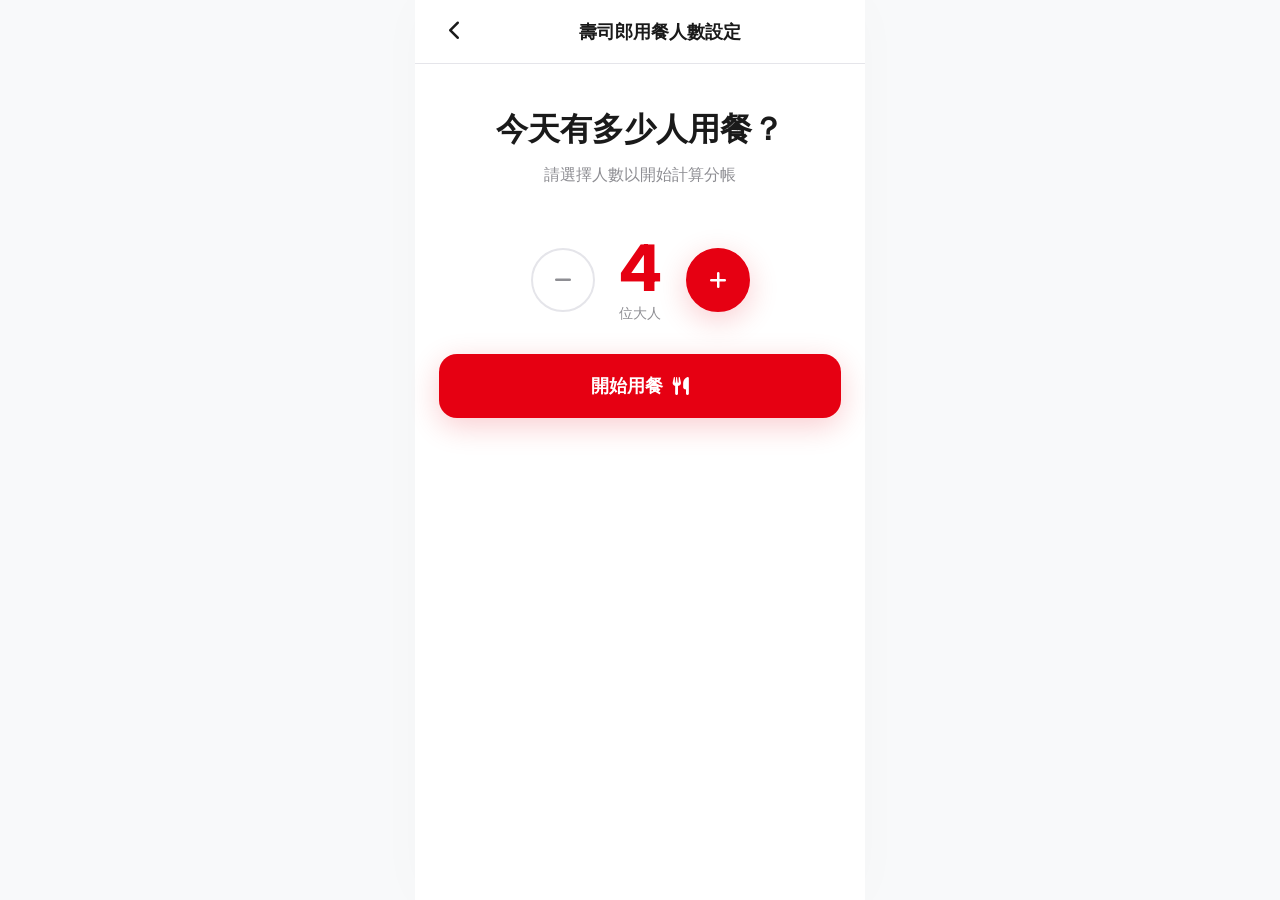
==== index.html @ 5056f02e "Initial commit: Sushi Calculator Web App" ====
<!DOCTYPE html>
<html lang="zh-HK">

<head>
    <meta charset="UTF-8">
    <meta name="viewport" content="width=device-width, initial-scale=1.0, maximum-scale=1.0, user-scalable=no">
    <title>壽司計算器 | Sushi Calculator</title>
    <link rel="preconnect" href="https://fonts.googleapis.com">
    <link rel="preconnect" href="https://fonts.gstatic.com" crossorigin>
    <link
        href="https://fonts.googleapis.com/css2?family=Inter:wght@400;500;600;700&family=Outfit:wght@400;500;600;700&display=swap"
        rel="stylesheet">
    <link rel="stylesheet" href="https://cdnjs.cloudflare.com/ajax/libs/font-awesome/6.0.0/css/all.min.css">
    <link rel="stylesheet" href="style.css">
</head>

<body>
    <div id="app">
        <!-- Setup Screen -->
        <section id="setup-screen" class="screen active">
            <header>
                <button class="back-btn"><i class="fas fa-chevron-left"></i></button>
                <h1>壽司郎用餐人數設定</h1>
            </header>
            <main>
                <div class="hero">
                    <h2>今天有多少人用餐？</h2>
                    <p class="subtitle">請選擇人數以開始計算分帳</p>
                </div>

                <div class="stepper">
                    <button id="minus-diner" class="step-btn">
                        <i class="fa-solid fa-minus"></i>
                    </button>
                    <div class="stepper-value">
                        <span id="diner-count">4</span>
                        <span class="unit">位大人</span>
                    </div>
                    <button id="plus-diner" class="step-btn plus">
                        <i class="fa-solid fa-plus"></i>
                    </button>
                </div>


                <button id="start-dining" class="primary-btn">
                    開始用餐 <i class="fas fa-utensils"></i>
                </button>
            </main>
        </section>

        <!-- Calculator Screen -->
        <section id="calc-screen" class="screen">
            <header>
                <button id="back-to-setup" class="back-btn"><i class="fa-solid fa-chevron-left"></i></button>
                <div class="brand">
                    <div class="logo-circle"><i class="fa-solid fa-utensils"></i></div>
                    <h1>壽司計算器</h1>
                </div>
                <button class="menu-btn" title="提交收據">
                    <i class="fa-solid fa-receipt"></i>
                </button>
            </header>
            <main>
                <div class="section-label"><i class="fas fa-plus-circle"></i> 新增盤子</div>
                <div class="plate-grid">
                    <button class="plate-btn red" data-price="12" data-name="紅盤">
                        <div class="plate-num">1</div>
                        <div class="plate-info">
                            <span class="plate-name">紅盤</span>
                            <span class="plate-price">$12</span>
                        </div>
                    </button>
                    <button class="plate-btn silver" data-price="17" data-name="銀盤">
                        <div class="plate-num">2</div>
                        <div class="plate-info">
                            <span class="plate-name">銀盤</span>
                            <span class="plate-price">$17</span>
                        </div>
                    </button>
                    <button class="plate-btn gold" data-price="22" data-name="金盤">
                        <div class="plate-num">3</div>
                        <div class="plate-info">
                            <span class="plate-name">金盤</span>
                            <span class="plate-price">$22</span>
                        </div>
                    </button>
                    <button class="plate-btn black" data-price="27" data-name="黑盤">
                        <div class="plate-num">4</div>
                        <div class="plate-info">
                            <span class="plate-name">黑盤</span>
                            <span class="plate-price">$27</span>
                        </div>
                    </button>
                </div>

                <button id="custom-plate-btn" class="custom-btn">
                    <i class="fas fa-file-invoice-dollar"></i> + 自定義金額
                </button>

                <div class="section-label history-label">
                    <i class="fas fa-list-ul"></i> 消費記錄
                    <div class="history-actions">
                        <span id="item-count-badge" class="badge-count">共 0 項</span>
                        <button id="clear-history" class="clear-btn">清空</button>
                    </div>
                </div>

                <div id="history-list" class="history-list">
                    <!-- History items will be injected here -->
                </div>
            </main>
            <footer class="calc-footer">
                <div class="totals-overview">
                    <div class="grand-total-section">
                        <span class="label">總計金額</span>
                        <div class="total-amount-row">
                            <span class="currency">$</span>
                            <span id="grand-total">0.00</span>
                        </div>
                    </div>
                    <div class="service-charge">
                        <span class="label">含服務費</span>
                        <span id="service-charge-amount">+$0.00</span>
                    </div>
                </div>
                <div id="diner-totals-row" class="diner-totals-row">
                    <!-- Individual totals will go here -->
                </div>
            </footer>
        </section>

        <!-- Result Screen -->
        <section id="result-screen" class="screen">
            <header>
                <button class="back-to-calc"><i class="fas fa-chevron-left"></i></button>
                <h1>優惠券及收據提交</h1>
            </header>
            <main>
                <div class="form-card">
                    <div class="form-header">
                        <i class="fas fa-ticket-alt"></i> 輸入資料
                    </div>
                    <div class="input-group">
                        <label>上次收據金額</label>
                        <div class="input-wrapper">
                            <span class="prefix">$</span>
                            <input type="number" id="receipt-amount" placeholder="0.00" step="0.01" min="0">
                        </div>
                    </div>
                    <div class="input-group">
                        <label>邀請碼</label>
                        <div class="input-wrapper">
                            <i class="fas fa-key prefix-icon"></i>
                            <input type="text" id="invite-code" placeholder="請輸入邀請碼">
                        </div>
                    </div>
                    <button id="submit-webhook" class="primary-btn submit-btn">
                        <i class="fas fa-paper-plane"></i> 提交
                    </button>
                </div>

                <div class="response-section">
                    <div class="response-label"><i class="fas fa-desktop"></i> 系統回傳碼</div>
                    <div class="response-box">
                        <div id="response-title" class="response-title">SYSTEM RESPONSE CODE</div>
                        <div id="response-code" class="response-value">----------</div>
                        <div class="status-indicator">
                            <span class="dot"></span>
                            <span id="status-text">WAITING FOR SUBMISSION</span>
                        </div>
                    </div>
                    <p class="disclaimer">請向店員出示此系統碼以完成優惠折扣。此碼僅限單次使用。</p>
                </div>

                <button id="return-calc" class="secondary-btn">
                    <i class="fas fa-undo"></i> 返回計算器
                </button>
            </main>
        </section>
    </div>

    <!-- Modals -->
    <div id="modal-overlay" class="modal-overlay">
        <div class="modal">
            <div id="custom-plate-modal" class="modal-content">
                <h3>自定義金額</h3>
                <div class="input-wrapper custom-input-wrapper">
                    <span class="prefix">$</span>
                    <input type="number" id="custom-price" placeholder="例如: 49.5" step="0.01" min="0">
                </div>
                <input type="text" id="custom-name" placeholder="項目名稱 (例如: 和牛盛合)">
                <div class="modal-actions">
                    <button id="cancel-modal" class="text-btn">取消</button>
                    <button id="confirm-custom" class="primary-btn">確認</button>
                </div>
            </div>

            <div id="clear-confirm-modal" class="modal-content" style="display: none;">
                <h3>清空紀錄</h3>
                <p style="color: var(--text-muted); margin-bottom: 24px;">確定要清空所有消費記錄嗎？此動作無法復原。</p>
                <div class="modal-actions" style="justify-content: space-between;">
                    <button id="cancel-clear" class="secondary-btn" style="margin: 0; width: 45%;">取消</button>
                    <button id="confirm-clear" class="primary-btn" style="margin: 0; width: 45%;">確定清空</button>
                </div>
            </div>

            <div id="edit-name-modal" class="modal-content" style="display: none;">
                <h3>修改名稱</h3>
                <input type="text" id="edit-name-input" placeholder="項目名稱">
                <div class="modal-actions">
                    <button id="cancel-edit-name" class="text-btn">取消</button>
                    <button id="confirm-edit-name" class="primary-btn">確認</button>
                </div>
            </div>
        </div>
    </div>

    <script src="script.js"></script>
</body>

</html>
---- style.css ----
:root {
    --primary-red: #E60012;
    --primary-red-hover: #CC0010;
    --bg-light: #F8F9FA;
    --card-bg: #FFFFFF;
    --text-main: #1A1A1A;
    --text-muted: #8E8E93;
    --border-color: #E5E5EA;
    --shadow: 0 4px 20px rgba(0, 0, 0, 0.05);
    --shadow-strong: 0 8px 30px rgba(230, 0, 18, 0.2);
    --font-main: 'Inter', 'SF Pro HK', 'PingFang HK', sans-serif;
    --font-heading: 'Outfit', sans-serif;
}

* {
    box-sizing: border-box;
    margin: 0;
    padding: 0;
    -webkit-tap-highlight-color: transparent;
}

body {
    font-family: var(--font-main);
    background-color: var(--bg-light);
    color: var(--text-main);
    line-height: 1.5;
    overflow-x: hidden;
}

#app {
    max-width: 450px;
    margin: 0 auto;
    min-height: 100vh;
    background-color: white;
    position: relative;
    box-shadow: 0 0 50px rgba(0, 0, 0, 0.02);
}

.screen {
    display: none;
    padding-bottom: 40px;
    animation: fadeIn 0.3s ease;
}

.screen.active {
    display: block;
}

@keyframes fadeIn {
    from {
        opacity: 0;
        transform: translateY(10px);
    }

    to {
        opacity: 1;
        transform: translateY(0);
    }
}

/* Header */
header {
    height: 64px;
    display: flex;
    align-items: center;
    padding: 0 20px;
    border-bottom: 1px solid var(--border-color);
    position: sticky;
    top: 0;
    background: white;
    z-index: 100;
}

header h1 {
    flex: 1;
    text-align: center;
    font-size: 18px;
    font-weight: 700;
    font-family: var(--font-heading);
}

.back-btn,
.menu-btn,
.back-to-calc {
    background: none;
    border: none;
    font-size: 20px;
    color: var(--text-main);
    cursor: pointer;
    width: 40px;
}

/* Hero Section */
.hero {
    text-align: center;
    padding: 40px 20px 20px;
}

.hero h2 {
    font-size: 32px;
    font-weight: 900;
    font-family: var(--font-heading);
    margin-bottom: 10px;
}

.subtitle {
    color: var(--text-muted);
    font-size: 16px;
}

/* Stepper */
.stepper {
    display: flex;
    justify-content: center;
    align-items: center;
    gap: 24px;
    margin: 30px 0;
}

.step-btn {
    width: 64px;
    height: 64px;
    border-radius: 50%;
    border: 2px solid var(--border-color);
    background: white;
    font-size: 20px;
    color: var(--text-muted);
    cursor: pointer;
    transition: all 0.2s;
    display: flex;
    align-items: center;
    justify-content: center;
}

.step-btn.plus {
    background: var(--primary-red);
    border-color: var(--primary-red);
    color: white;
    box-shadow: var(--shadow-strong);
}

.stepper-value {
    text-align: center;
}

.stepper-value #diner-count {
    font-size: 64px;
    font-weight: 800;
    color: var(--primary-red);
    display: block;
    line-height: 1;
}

.unit {
    font-size: 14px;
    color: var(--text-muted);
}

/* Section Controls */
.diner-names-section {
    padding: 0 24px;
    margin-bottom: 100px;
}

.section-header {
    display: flex;
    justify-content: space-between;
    align-items: center;
    margin-bottom: 20px;
}

.section-header h3 {
    font-size: 18px;
    font-weight: 700;
}

.badge {
    background: #F1F2F6;
    color: var(--text-muted);
    padding: 4px 8px;
    border-radius: 6px;
    font-size: 12px;
}

.diner-inputs {
    display: flex;
    flex-direction: column;
    gap: 16px;
}

.input-field {
    display: flex;
    flex-direction: column;
    gap: 6px;
}

.input-field label {
    font-size: 12px;
    color: var(--text-muted);
    font-weight: 500;
}

.input-wrapper {
    position: relative;
    display: flex;
    align-items: center;
}

.input-wrapper i {
    position: absolute;
    right: 16px;
    color: var(--primary-red);
}

.input-wrapper input {
    width: 100%;
    padding: 16px;
    padding-right: 48px;
    background: var(--bg-light);
    border: 1px solid #F1F2F6;
    border-radius: 16px;
    font-size: 16px;
    font-weight: 600;
    transition: all 0.2s;
}

.input-wrapper input:focus {
    outline: none;
    border-color: var(--primary-red);
    background: white;
    box-shadow: 0 0 0 4px rgba(230, 0, 18, 0.05);
}

.input-wrapper input::placeholder {
    color: #C7C7CC;
}

/* Buttons */
.primary-btn {
    width: calc(100% - 48px);
    margin: 0 24px;
    padding: 20px;
    background: var(--primary-red);
    color: white;
    border: none;
    border-radius: 18px;
    font-size: 18px;
    font-weight: 700;
    cursor: pointer;
    box-shadow: var(--shadow-strong);
    display: flex;
    align-items: center;
    justify-content: center;
    gap: 10px;
    transition: transform 0.2s, background 0.2s;
}

.primary-btn:active {
    transform: scale(0.98);
    background: var(--primary-red-hover);
}

/* Calculator Styles */
.brand {
    display: flex;
    align-items: center;
    gap: 12px;
    flex: 1;
}

.logo-circle {
    width: 36px;
    height: 36px;
    background: var(--primary-red);
    border-radius: 50%;
    display: flex;
    align-items: center;
    justify-content: center;
    color: white;
    font-size: 14px;
}

.section-label {
    padding: 20px 24px 10px;
    font-size: 15px;
    font-weight: 600;
    color: var(--text-muted);
    display: flex;
    align-items: center;
    gap: 8px;
}

.section-label i {
    color: var(--primary-red);
}

.plate-grid {
    display: grid;
    grid-template-columns: 1fr 1fr;
    gap: 16px;
    padding: 0 24px;
}

.plate-btn {
    background: white;
    border: 1px solid var(--border-color);
    border-radius: 20px;
    padding: 16px;
    display: flex;
    align-items: center;
    gap: 12px;
    cursor: pointer;
    transition: all 0.2s;
    text-align: left;
}

.plate-btn:active {
    transform: scale(0.95);
}

.plate-num {
    width: 44px;
    height: 44px;
    border-radius: 50%;
    display: flex;
    align-items: center;
    justify-content: center;
    font-size: 18px;
    font-weight: 800;
    background: #F1F2F6;
    color: var(--text-main);
    flex-shrink: 0;
}

.plate-btn.red .plate-num {
    background: var(--primary-red);
    color: white;
    box-shadow: 0 4px 12px rgba(230, 0, 18, 0.3);
}

.plate-btn.silver .plate-num {
    background: #E5E5EA;
    color: #8E8E93;
}

.plate-btn.gold .plate-num {
    background: #FFCC00;
    color: white;
    box-shadow: 0 4px 12px rgba(255, 204, 0, 0.3);
}

.plate-btn.black .plate-num {
    background: #1C1C1E;
    color: white;
}

.plate-info {
    display: flex;
    flex-direction: column;
}

.plate-name {
    font-size: 12px;
    color: var(--primary-red);
    font-weight: 600;
}

.plate-price {
    font-size: 18px;
    font-weight: 800;
}

.custom-btn {
    width: calc(100% - 48px);
    margin: 20px 24px;
    padding: 16px;
    background: #2C2C2E;
    color: white;
    border: none;
    border-radius: 16px;
    font-weight: 700;
    cursor: pointer;
    display: flex;
    align-items: center;
    justify-content: center;
    gap: 10px;
}

.badge-count {
    background: #F1F2F6;
    padding: 2px 8px;
    border-radius: 6px;
    font-size: 12px;
}

.history-actions {
    margin-left: auto;
    display: flex;
    align-items: center;
    gap: 8px;
}

.clear-btn {
    background: none;
    border: 1px solid var(--border-color);
    color: var(--text-muted);
    padding: 2px 10px;
    border-radius: 6px;
    font-size: 11px;
    font-weight: 600;
    cursor: pointer;
    transition: all 0.2s;
}

.clear-btn:active {
    background: var(--bg-light);
    transform: scale(0.95);
}

/* History List */
.history-list {
    padding: 0 24px 220px;
    /* Increased padding to account for taller footer */
    display: flex;
    flex-direction: column;
    gap: 12px;
}

.history-item {
    background: white;
    border: 1px solid var(--border-color);
    border-radius: 20px;
    padding: 16px;
    display: flex;
    flex-direction: column;
    gap: 12px;
    position: relative;
}

.history-item-top {
    display: flex;
    align-items: center;
    gap: 16px;
}

.history-item-icon {
    width: 36px;
    height: 36px;
    border-radius: 50%;
    flex-shrink: 0;
    display: flex;
    align-items: center;
    justify-content: center;
    background: #F1F2F6;
}

.history-item-icon.red {
    background: var(--primary-red);
    box-shadow: 0 2px 8px rgba(230, 0, 18, 0.2);
}

.history-item-icon.silver {
    background: #E5E5EA;
}

.history-item-icon.gold {
    background: #FFCC00;
    box-shadow: 0 2px 8px rgba(255, 204, 0, 0.2);
}

.history-item-icon.black {
    background: #1C1C1E;
}

.history-item-icon.custom {
    background: #2C2C2E;
}

.history-item-info {
    flex: 1;
}

.history-item-name {
    font-size: 15px;
    font-weight: 700;
}

.history-item-name.edit-trigger {
    cursor: pointer;
    transition: color 0.2s;
    display: inline-block;
}

.history-item-name.edit-trigger:hover {
    color: var(--primary-red);
    text-decoration: underline;
}

.history-item-time {
    font-size: 11px;
    color: var(--text-muted);
}

.history-item-price {
    font-size: 18px;
    font-weight: 800;
}

.history-item-payers {
    display: flex;
    align-items: center;
    gap: 8px;
    border-top: 1px solid #F1F2F6;
    padding-top: 12px;
}

.payer-label {
    font-size: 12px;
    color: var(--text-muted);
}

.payer-circles {
    display: flex;
    gap: 6px;
    margin-left: auto;
}

.payer-circle {
    width: 32px;
    height: 32px;
    border-radius: 50%;
    background: var(--bg-light);
    display: flex;
    align-items: center;
    justify-content: center;
    font-size: 13px;
    font-weight: 700;
    color: #C7C7CC;
    cursor: pointer;
    transition: all 0.2s;
    border: 1px solid transparent;
}

.payer-circle.active {
    background: var(--primary-red);
    color: white;
}

.delete-btn {
    position: absolute;
    top: 6px;
    right: 6px;
    background: #FFEDED;
    border: none;
    color: var(--primary-red);
    cursor: pointer;
    width: 22px;
    height: 22px;
    border-radius: 6px;
    display: flex;
    align-items: center;
    justify-content: center;
    font-size: 11px;
    transition: all 0.2s;
    z-index: 5;
    opacity: 0.8;
}

.delete-btn:hover {
    opacity: 1;
}

.delete-btn:active {
    transform: scale(0.9);
    background: var(--primary-red);
    color: white;
}

/* Footer Totals */
.calc-footer {
    position: fixed;
    bottom: 0;
    width: 100%;
    max-width: 450px;
    background: white;
    padding: 20px 24px;
    border-top: 1px solid var(--border-color);
    box-shadow: 0 -10px 30px rgba(0, 0, 0, 0.05);
    z-index: 100;
}

.totals-overview {
    display: flex;
    justify-content: space-between;
    align-items: flex-end;
    margin-bottom: 20px;
}

.grand-total-section .label {
    font-size: 12px;
    font-weight: 600;
    color: var(--text-muted);
}

.total-amount-row {
    color: var(--primary-red);
    font-weight: 900;
    font-family: var(--font-heading);
    display: flex;
    align-items: flex-start;
}

.total-amount-row .currency {
    font-size: 24px;
    margin-top: 8px;
    margin-right: 4px;
}

.total-amount-row #grand-total {
    font-size: 48px;
    line-height: 1;
}

.service-charge {
    text-align: right;
}

.service-charge .label {
    display: block;
    font-size: 11px;
    color: var(--text-muted);
    font-weight: 600;
}

.service-charge #service-charge-amount {
    font-size: 16px;
    font-weight: 700;
    color: #3A3A3C;
}

.diner-totals-row {
    display: flex;
    gap: 10px;
    overflow-x: auto;
    padding-bottom: 5px;
}

.diner-total-card {
    min-width: 80px;
    background: var(--bg-light);
    border-radius: 16px;
    padding: 10px;
    display: flex;
    flex-direction: column;
    align-items: center;
    gap: 4px;
    transition: all 0.3s;
    border: 1px solid transparent;
}

.diner-total-card.highlight {
    background: #FFF2F2;
    border-color: #FFD6D6;
}

.card-circle {
    width: 28px;
    height: 28px;
    border-radius: 50%;
    background: #D1D1D6;
    color: white;
    display: flex;
    align-items: center;
    justify-content: center;
    font-size: 12px;
    font-weight: 700;
}

.diner-total-card.highlight .card-circle {
    background: var(--primary-red);
}

.card-amount {
    font-size: 13px;
    font-weight: 800;
}

.diner-total-card.highlight .card-amount {
    color: var(--primary-red);
}

/* Result Screen Form */
.form-card {
    background: white;
    margin: 24px;
    padding: 24px;
    border-radius: 24px;
    border: 1px solid var(--border-color);
    box-shadow: var(--shadow);
}

.form-header {
    font-size: 18px;
    font-weight: 700;
    color: var(--primary-red);
    margin-bottom: 24px;
    display: flex;
    align-items: center;
    gap: 10px;
}

.input-group {
    margin-bottom: 20px;
}

.input-group label {
    display: block;
    font-size: 14px;
    font-weight: 600;
    color: #3A3A3C;
    margin-bottom: 8px;
}

.input-wrapper .prefix {
    position: absolute;
    left: 16px;
    color: #8E8E93;
    font-weight: 600;
    pointer-events: none;
    z-index: 2;
    top: 50%;
    transform: translateY(-50%);
}

.input-wrapper .prefix-icon {
    position: absolute;
    left: 16px;
    color: #AEAEB2;
}

.input-group input {
    padding-left: 40px !important;
}

/* Response Box */
.response-section {
    padding: 0 24px;
}

.response-label {
    display: flex;
    align-items: center;
    gap: 8px;
    font-size: 14px;
    color: var(--text-muted);
    font-weight: 600;
    margin-bottom: 16px;
}

.response-box {
    background: #2C2C2E;
    border-radius: 24px;
    padding: 30px 20px;
    text-align: center;
    color: white;
    margin-bottom: 20px;
    box-shadow: 0 10px 30px rgba(0, 0, 0, 0.1);
}

.response-title {
    font-size: 11px;
    letter-spacing: 2px;
    color: #8E8E93;
    margin-bottom: 12px;
    font-weight: 600;
}

.response-value {
    font-size: 32px;
    font-weight: 800;
    letter-spacing: 4px;
    font-family: 'Courier New', monospace;
    margin-bottom: 16px;
}

.status-indicator {
    display: inline-flex;
    align-items: center;
    gap: 8px;
    background: rgba(255, 255, 255, 0.05);
    padding: 6px 12px;
    border-radius: 100px;
    font-size: 10px;
    font-weight: 700;
    color: #8E8E93;
}

.status-indicator .dot {
    width: 8px;
    height: 8px;
    background: #48484A;
    border-radius: 50%;
}

.status-indicator.success .dot {
    background: #34C759;
    box-shadow: 0 0 10px #34C759;
}

.status-indicator.success {
    color: #34C759;
}

.disclaimer {
    color: var(--text-muted);
    font-size: 11px;
    text-align: center;
    margin-bottom: 40px;
    line-height: 1.6;
}

.secondary-btn {
    width: calc(100% - 48px);
    margin: 0 24px;
    padding: 16px;
    background: #F2F2F7;
    border: 1px solid var(--border-color);
    border-radius: 16px;
    font-weight: 700;
    color: #48484A;
    cursor: pointer;
    display: flex;
    align-items: center;
    justify-content: center;
    gap: 10px;
}

/* Modals */
.modal-overlay {
    position: fixed;
    top: 0;
    left: 0;
    width: 100%;
    height: 100%;
    background: rgba(0, 0, 0, 0.4);
    display: none;
    align-items: center;
    justify-content: center;
    z-index: 1000;
    backdrop-filter: blur(4px);
}

.modal {
    background: white;
    width: 85%;
    max-width: 350px;
    border-radius: 24px;
    padding: 24px;
    animation: modalPop 0.3s cubic-bezier(0.18, 0.89, 0.32, 1.28);
}

@keyframes modalPop {
    from {
        transform: scale(0.8);
        opacity: 0;
    }

    to {
        transform: scale(1);
        opacity: 1;
    }
}

.modal h3 {
    font-size: 20px;
    font-weight: 700;
    margin-bottom: 20px;
}

.modal input {
    width: 100%;
    padding: 14px;
    background: var(--bg-light);
    border: 1px solid #F1F2F6;
    border-radius: 12px;
    margin-bottom: 12px;
    font-size: 16px;
}

.modal-actions {
    display: flex;
    justify-content: flex-end;
    gap: 12px;
    margin-top: 10px;
}

.custom-input-wrapper .prefix {
    left: 18px;
    font-size: 20px;
    color: var(--text-muted);
}

.custom-input-wrapper input {
    padding-left: 48px !important;
}

.text-btn {
    background: none;
    border: none;
    color: var(--text-muted);
    font-weight: 600;
    cursor: pointer;
    padding: 10px;
    white-space: nowrap;
}
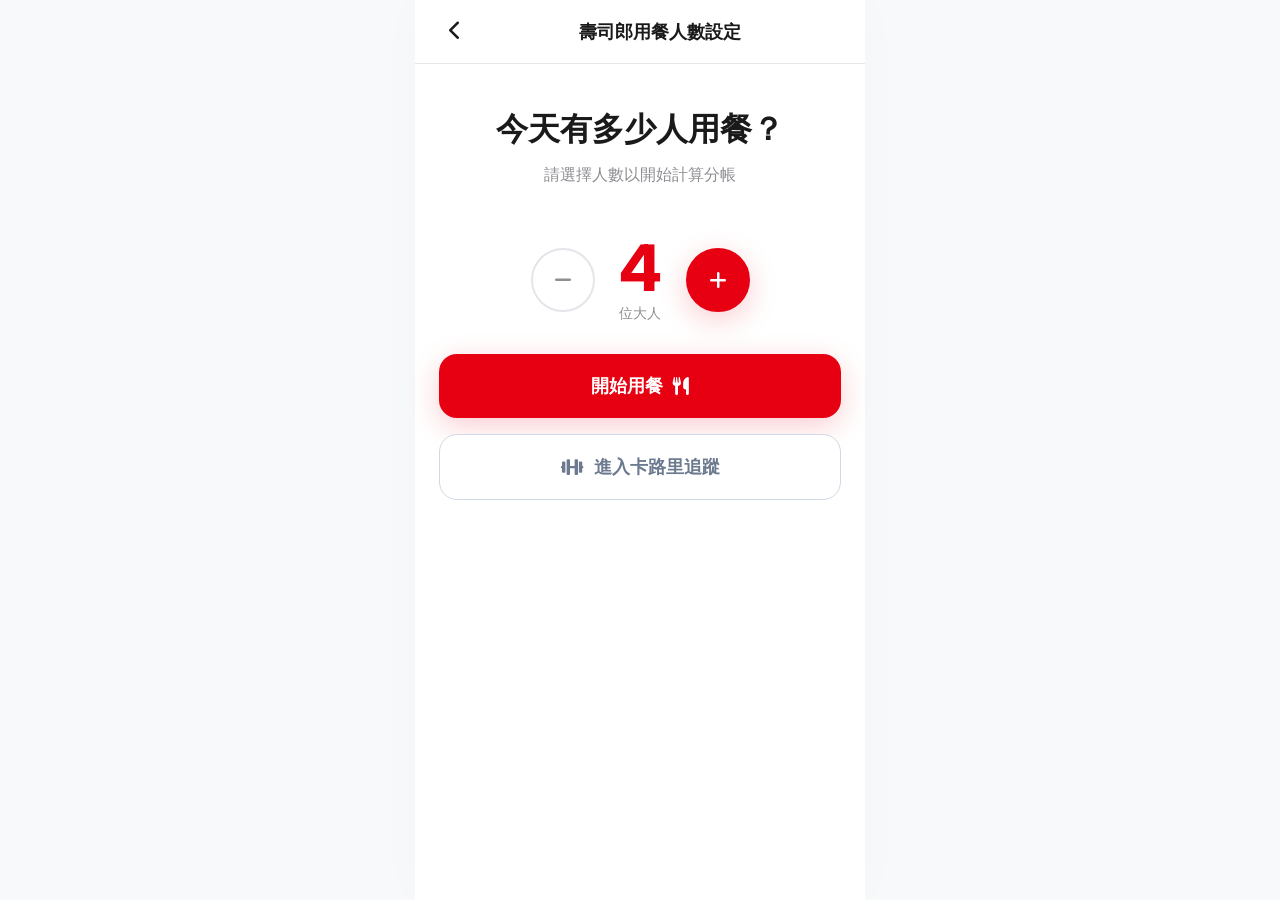
==== commit 0ade9a4c: "Add calories tracker" ====
--- a/index.html
+++ b/index.html
@@ -1,221 +1,336 @@
-<!DOCTYPE html>
-<html lang="zh-HK">
-
-<head>
-    <meta charset="UTF-8">
-    <meta name="viewport" content="width=device-width, initial-scale=1.0, maximum-scale=1.0, user-scalable=no">
-    <title>壽司計算器 | Sushi Calculator</title>
-    <link rel="preconnect" href="https://fonts.googleapis.com">
-    <link rel="preconnect" href="https://fonts.gstatic.com" crossorigin>
-    <link
-        href="https://fonts.googleapis.com/css2?family=Inter:wght@400;500;600;700&family=Outfit:wght@400;500;600;700&display=swap"
-        rel="stylesheet">
-    <link rel="stylesheet" href="https://cdnjs.cloudflare.com/ajax/libs/font-awesome/6.0.0/css/all.min.css">
-    <link rel="stylesheet" href="style.css">
-</head>
-
-<body>
-    <div id="app">
-        <!-- Setup Screen -->
-        <section id="setup-screen" class="screen active">
-            <header>
-                <button class="back-btn"><i class="fas fa-chevron-left"></i></button>
-                <h1>壽司郎用餐人數設定</h1>
-            </header>
-            <main>
-                <div class="hero">
-                    <h2>今天有多少人用餐？</h2>
-                    <p class="subtitle">請選擇人數以開始計算分帳</p>
-                </div>
-
-                <div class="stepper">
-                    <button id="minus-diner" class="step-btn">
-                        <i class="fa-solid fa-minus"></i>
-                    </button>
-                    <div class="stepper-value">
-                        <span id="diner-count">4</span>
-                        <span class="unit">位大人</span>
-                    </div>
-                    <button id="plus-diner" class="step-btn plus">
-                        <i class="fa-solid fa-plus"></i>
-                    </button>
-                </div>
-
-
-                <button id="start-dining" class="primary-btn">
-                    開始用餐 <i class="fas fa-utensils"></i>
-                </button>
-            </main>
-        </section>
-
-        <!-- Calculator Screen -->
-        <section id="calc-screen" class="screen">
-            <header>
-                <button id="back-to-setup" class="back-btn"><i class="fa-solid fa-chevron-left"></i></button>
-                <div class="brand">
-                    <div class="logo-circle"><i class="fa-solid fa-utensils"></i></div>
-                    <h1>壽司計算器</h1>
-                </div>
-                <button class="menu-btn" title="提交收據">
-                    <i class="fa-solid fa-receipt"></i>
-                </button>
-            </header>
-            <main>
-                <div class="section-label"><i class="fas fa-plus-circle"></i> 新增盤子</div>
-                <div class="plate-grid">
-                    <button class="plate-btn red" data-price="12" data-name="紅盤">
-                        <div class="plate-num">1</div>
-                        <div class="plate-info">
-                            <span class="plate-name">紅盤</span>
-                            <span class="plate-price">$12</span>
-                        </div>
-                    </button>
-                    <button class="plate-btn silver" data-price="17" data-name="銀盤">
-                        <div class="plate-num">2</div>
-                        <div class="plate-info">
-                            <span class="plate-name">銀盤</span>
-                            <span class="plate-price">$17</span>
-                        </div>
-                    </button>
-                    <button class="plate-btn gold" data-price="22" data-name="金盤">
-                        <div class="plate-num">3</div>
-                        <div class="plate-info">
-                            <span class="plate-name">金盤</span>
-                            <span class="plate-price">$22</span>
-                        </div>
-                    </button>
-                    <button class="plate-btn black" data-price="27" data-name="黑盤">
-                        <div class="plate-num">4</div>
-                        <div class="plate-info">
-                            <span class="plate-name">黑盤</span>
-                            <span class="plate-price">$27</span>
-                        </div>
-                    </button>
-                </div>
-
-                <button id="custom-plate-btn" class="custom-btn">
-                    <i class="fas fa-file-invoice-dollar"></i> + 自定義金額
-                </button>
-
-                <div class="section-label history-label">
-                    <i class="fas fa-list-ul"></i> 消費記錄
-                    <div class="history-actions">
-                        <span id="item-count-badge" class="badge-count">共 0 項</span>
-                        <button id="clear-history" class="clear-btn">清空</button>
-                    </div>
-                </div>
-
-                <div id="history-list" class="history-list">
-                    <!-- History items will be injected here -->
-                </div>
-            </main>
-            <footer class="calc-footer">
-                <div class="totals-overview">
-                    <div class="grand-total-section">
-                        <span class="label">總計金額</span>
-                        <div class="total-amount-row">
-                            <span class="currency">$</span>
-                            <span id="grand-total">0.00</span>
-                        </div>
-                    </div>
-                    <div class="service-charge">
-                        <span class="label">含服務費</span>
-                        <span id="service-charge-amount">+$0.00</span>
-                    </div>
-                </div>
-                <div id="diner-totals-row" class="diner-totals-row">
-                    <!-- Individual totals will go here -->
-                </div>
-            </footer>
-        </section>
-
-        <!-- Result Screen -->
-        <section id="result-screen" class="screen">
-            <header>
-                <button class="back-to-calc"><i class="fas fa-chevron-left"></i></button>
-                <h1>優惠券及收據提交</h1>
-            </header>
-            <main>
-                <div class="form-card">
-                    <div class="form-header">
-                        <i class="fas fa-ticket-alt"></i> 輸入資料
-                    </div>
-                    <div class="input-group">
-                        <label>上次收據金額</label>
-                        <div class="input-wrapper">
-                            <span class="prefix">$</span>
-                            <input type="number" id="receipt-amount" placeholder="0.00" step="0.01" min="0">
-                        </div>
-                    </div>
-                    <div class="input-group">
-                        <label>邀請碼</label>
-                        <div class="input-wrapper">
-                            <i class="fas fa-key prefix-icon"></i>
-                            <input type="text" id="invite-code" placeholder="請輸入邀請碼">
-                        </div>
-                    </div>
-                    <button id="submit-webhook" class="primary-btn submit-btn">
-                        <i class="fas fa-paper-plane"></i> 提交
-                    </button>
-                </div>
-
-                <div class="response-section">
-                    <div class="response-label"><i class="fas fa-desktop"></i> 系統回傳碼</div>
-                    <div class="response-box">
-                        <div id="response-title" class="response-title">SYSTEM RESPONSE CODE</div>
-                        <div id="response-code" class="response-value">----------</div>
-                        <div class="status-indicator">
-                            <span class="dot"></span>
-                            <span id="status-text">WAITING FOR SUBMISSION</span>
-                        </div>
-                    </div>
-                    <p class="disclaimer">請向店員出示此系統碼以完成優惠折扣。此碼僅限單次使用。</p>
-                </div>
-
-                <button id="return-calc" class="secondary-btn">
-                    <i class="fas fa-undo"></i> 返回計算器
-                </button>
-            </main>
-        </section>
-    </div>
-
-    <!-- Modals -->
-    <div id="modal-overlay" class="modal-overlay">
-        <div class="modal">
-            <div id="custom-plate-modal" class="modal-content">
-                <h3>自定義金額</h3>
-                <div class="input-wrapper custom-input-wrapper">
-                    <span class="prefix">$</span>
-                    <input type="number" id="custom-price" placeholder="例如: 49.5" step="0.01" min="0">
-                </div>
-                <input type="text" id="custom-name" placeholder="項目名稱 (例如: 和牛盛合)">
-                <div class="modal-actions">
-                    <button id="cancel-modal" class="text-btn">取消</button>
-                    <button id="confirm-custom" class="primary-btn">確認</button>
-                </div>
-            </div>
-
-            <div id="clear-confirm-modal" class="modal-content" style="display: none;">
-                <h3>清空紀錄</h3>
-                <p style="color: var(--text-muted); margin-bottom: 24px;">確定要清空所有消費記錄嗎？此動作無法復原。</p>
-                <div class="modal-actions" style="justify-content: space-between;">
-                    <button id="cancel-clear" class="secondary-btn" style="margin: 0; width: 45%;">取消</button>
-                    <button id="confirm-clear" class="primary-btn" style="margin: 0; width: 45%;">確定清空</button>
-                </div>
-            </div>
-
-            <div id="edit-name-modal" class="modal-content" style="display: none;">
-                <h3>修改名稱</h3>
-                <input type="text" id="edit-name-input" placeholder="項目名稱">
-                <div class="modal-actions">
-                    <button id="cancel-edit-name" class="text-btn">取消</button>
-                    <button id="confirm-edit-name" class="primary-btn">確認</button>
-                </div>
-            </div>
-        </div>
-    </div>
-
-    <script src="script.js"></script>
-</body>
-
+<!DOCTYPE html>
+<html lang="zh-HK">
+
+<head>
+    <meta charset="UTF-8">
+    <meta name="viewport" content="width=device-width, initial-scale=1.0, maximum-scale=1.0, user-scalable=no">
+    <title>壽司計算器 | Sushi Calculator</title>
+    <link rel="preconnect" href="https://fonts.googleapis.com">
+    <link rel="preconnect" href="https://fonts.gstatic.com" crossorigin>
+    <link
+        href="https://fonts.googleapis.com/css2?family=Inter:wght@400;500;600;700&family=Outfit:wght@400;500;600;700&display=swap"
+        rel="stylesheet">
+    <link rel="stylesheet" href="https://cdnjs.cloudflare.com/ajax/libs/font-awesome/6.0.0/css/all.min.css">
+    <link rel="stylesheet" href="style.css">
+</head>
+
+<body>
+    <div id="app">
+        <!-- Setup Screen -->
+        <section id="setup-screen" class="screen active">
+            <header>
+                <button class="back-btn"><i class="fas fa-chevron-left"></i></button>
+                <h1>壽司郎用餐人數設定</h1>
+            </header>
+            <main>
+                <div class="hero">
+                    <h2>今天有多少人用餐？</h2>
+                    <p class="subtitle">請選擇人數以開始計算分帳</p>
+                </div>
+
+                <div class="stepper">
+                    <button id="minus-diner" class="step-btn">
+                        <i class="fa-solid fa-minus"></i>
+                    </button>
+                    <div class="stepper-value">
+                        <span id="diner-count">4</span>
+                        <span class="unit">位大人</span>
+                    </div>
+                    <button id="plus-diner" class="step-btn plus">
+                        <i class="fa-solid fa-plus"></i>
+                    </button>
+                </div>
+
+
+                <button id="start-dining" class="primary-btn">
+                    開始用餐 <i class="fas fa-utensils"></i>
+                </button>
+
+                <button id="open-calorie-tracker" class="secondary-btn">
+                    <i class="fa-solid fa-dumbbell"></i> 進入卡路里追蹤
+                </button>
+            </main>
+        </section>
+
+        <!-- Calculator Screen -->
+        <section id="calc-screen" class="screen">
+            <header>
+                <button id="back-to-setup" class="back-btn"><i class="fa-solid fa-chevron-left"></i></button>
+                <div class="brand">
+                    <div class="logo-circle"><i class="fa-solid fa-utensils"></i></div>
+                    <h1>壽司計算器</h1>
+                </div>
+                <button class="menu-btn" title="提交收據">
+                    <i class="fa-solid fa-receipt"></i>
+                </button>
+            </header>
+            <main>
+                <div class="section-label"><i class="fas fa-plus-circle"></i> 新增盤子</div>
+                <div class="plate-grid">
+                    <button class="plate-btn red" data-price="12" data-name="紅盤">
+                        <div class="plate-num">1</div>
+                        <div class="plate-info">
+                            <span class="plate-name">紅盤</span>
+                            <span class="plate-price">$12</span>
+                        </div>
+                    </button>
+                    <button class="plate-btn silver" data-price="17" data-name="銀盤">
+                        <div class="plate-num">2</div>
+                        <div class="plate-info">
+                            <span class="plate-name">銀盤</span>
+                            <span class="plate-price">$17</span>
+                        </div>
+                    </button>
+                    <button class="plate-btn gold" data-price="22" data-name="金盤">
+                        <div class="plate-num">3</div>
+                        <div class="plate-info">
+                            <span class="plate-name">金盤</span>
+                            <span class="plate-price">$22</span>
+                        </div>
+                    </button>
+                    <button class="plate-btn black" data-price="27" data-name="黑盤">
+                        <div class="plate-num">4</div>
+                        <div class="plate-info">
+                            <span class="plate-name">黑盤</span>
+                            <span class="plate-price">$27</span>
+                        </div>
+                    </button>
+                </div>
+
+                <button id="custom-plate-btn" class="custom-btn">
+                    <i class="fas fa-file-invoice-dollar"></i> + 自定義金額
+                </button>
+
+                <div class="section-label history-label">
+                    <i class="fas fa-list-ul"></i> 消費記錄
+                    <div class="history-actions">
+                        <span id="item-count-badge" class="badge-count">共 0 項</span>
+                        <button id="clear-history" class="clear-btn">清空</button>
+                    </div>
+                </div>
+
+                <div id="history-list" class="history-list">
+                    <!-- History items will be injected here -->
+                </div>
+            </main>
+            <footer class="calc-footer">
+                <div class="totals-overview">
+                    <div class="grand-total-section">
+                        <span class="label">總計金額</span>
+                        <div class="total-amount-row">
+                            <span class="currency">$</span>
+                            <span id="grand-total">0.00</span>
+                        </div>
+                    </div>
+                    <div class="service-charge">
+                        <span class="label">含服務費</span>
+                        <span id="service-charge-amount">+$0.00</span>
+                    </div>
+                </div>
+                <div id="diner-totals-row" class="diner-totals-row">
+                    <!-- Individual totals will go here -->
+                </div>
+            </footer>
+        </section>
+
+        <!-- Result Screen -->
+        <section id="result-screen" class="screen">
+            <header>
+                <button class="back-to-calc"><i class="fas fa-chevron-left"></i></button>
+                <h1>優惠券及收據提交</h1>
+            </header>
+            <main>
+                <div class="form-card">
+                    <div class="form-header">
+                        <i class="fas fa-ticket-alt"></i> 輸入資料
+                    </div>
+                    <div class="input-group">
+                        <label>上次收據金額</label>
+                        <div class="input-wrapper">
+                            <span class="prefix">$</span>
+                            <input type="number" id="receipt-amount" placeholder="0" step="0.01" min="0">
+                        </div>
+                    </div>
+                    <div class="input-group">
+                        <label>邀請碼</label>
+                        <div class="input-wrapper">
+                            <i class="fas fa-key prefix-icon"></i>
+                            <input type="text" id="invite-code" placeholder="請輸入邀請碼">
+                        </div>
+                    </div>
+                    <button id="submit-webhook" class="primary-btn submit-btn">
+                        <i class="fas fa-paper-plane"></i> 提交
+                    </button>
+                </div>
+
+                <div class="response-section">
+                    <div class="response-label"><i class="fas fa-desktop"></i> 系統回傳碼</div>
+                    <div class="response-box">
+                        <div id="response-title" class="response-title">SYSTEM RESPONSE CODE</div>
+                        <div id="response-code" class="response-value">----------</div>
+                        <div class="status-indicator">
+                            <span class="dot"></span>
+                            <span id="status-text">WAITING FOR SUBMISSION</span>
+                        </div>
+                    </div>
+                    <p class="disclaimer">請向店員出示此系統碼以完成優惠折扣。此碼僅限單次使用。</p>
+                </div>
+
+                <button id="return-calc" class="secondary-btn">
+                    <i class="fas fa-undo"></i> 返回計算器
+                </button>
+            </main>
+        </section>
+
+        <!-- Calorie Tracker Screen -->
+        <section id="calorie-screen" class="screen">
+            <header>
+                <button id="back-to-setup-from-cal" class="back-btn"><i class="fas fa-chevron-left"></i></button>
+                <h1>壽司郎卡路里追蹤器</h1>
+                <div class="header-actions">
+                    <button class="profile-btn"><i class="fas fa-user"></i></button>
+                </div>
+            </header>
+            <main>
+                <div class="calorie-overview">
+                    <div class="progress-container">
+                        <svg class="progress-ring" width="160" height="160">
+                            <circle class="progress-ring-bg" stroke="#E5E5EA" stroke-width="12" fill="transparent"
+                                r="70" cx="80" cy="80" />
+                            <circle id="calorie-progress" class="progress-ring-fill" stroke="var(--primary-red)"
+                                stroke-width="12" stroke-linecap="round" fill="transparent" r="70" cx="80" cy="80" />
+                        </svg>
+                        <div id="edit-goal-trigger" class="progress-content clickable">
+                            <span id="total-calories">0</span>
+                            <span class="goal-label">/ <span id="goal-display">1500</span> KCAL</span>
+                        </div>
+                    </div>
+                </div>
+
+                <div class="calorie-summary-card">
+                    <div id="goal-summary-item" class="summary-item clickable">
+                        <span class="label">今日目標</span>
+                        <div class="value"><span id="summary-goal-display">1,500</span> <span class="unit">kcal</span>
+                        </div>
+                    </div>
+                    <div class="divider"></div>
+                    <div class="summary-item highlight">
+                        <span class="label">尚可攝取</span>
+                        <div class="value"><span id="remaining-calories">1,500</span> <span class="unit">kcal</span>
+                        </div>
+                    </div>
+                </div>
+
+                <div class="search-filter-section">
+                    <div class="search-bar">
+                        <i class="fas fa-search"></i>
+                        <input type="text" id="sushi-search" placeholder="搜尋壽司名稱...">
+                    </div>
+                </div>
+
+                <div class="category-tabs">
+                    <button class="category-tab active" data-category="all">全部</button>
+                    <button class="category-tab" data-category="握壽司">握壽司</button>
+                    <button class="category-tab" data-category="軍艦・卷物">軍艦・卷物</button>
+                    <button class="category-tab" data-category="嚴選二貫">嚴選二貫</button>
+                    <button class="category-tab" data-category="副餐類">副餐類</button>
+                    <button class="category-tab" data-category="麵類・湯類">麵類・湯類</button>
+                    <button class="category-tab" data-category="甜品・飲料">甜品・飲料</button>
+                </div>
+
+                <div id="sushi-grid" class="sushi-grid">
+                    <!-- Sushi items will be injected here -->
+                </div>
+            </main>
+            <footer class="calorie-footer-red">
+                <div class="footer-info">
+                    <div class="main-info">
+                        <i class="fas fa-info-circle"></i>
+                        <span>剩餘額度: <span id="footer-remaining">1500</span> kcal</span>
+                    </div>
+                    <div class="sub-info">
+                        已選擇 <span id="footer-count">0</span> 碟壽司
+                    </div>
+                </div>
+                <button id="show-consumed-list" class="action-btn">
+                    查看明細 <i class="fas fa-chevron-right"></i>
+                </button>
+            </footer>
+        </section>
+    </div>
+
+    <!-- Modals -->
+    <div id="modal-overlay" class="modal-overlay">
+        <div class="modal">
+            <div id="custom-plate-modal" class="modal-content" style="display: none;">
+                <h3>自定義金額</h3>
+                <div class="input-wrapper custom-input-wrapper">
+                    <span class="prefix">$</span>
+                    <input type="number" id="custom-price" placeholder="例如: 49.5" step="0.01" min="0">
+                </div>
+                <input type="text" id="custom-name" placeholder="項目名稱 (例如: 和牛盛合)">
+                <div class="modal-actions">
+                    <button id="cancel-modal" class="text-btn">取消</button>
+                    <button id="confirm-custom" class="primary-btn">確認</button>
+                </div>
+            </div>
+
+            <div id="clear-confirm-modal" class="modal-content" style="display: none;">
+                <h3>清空紀錄</h3>
+                <p style="color: var(--text-muted); margin-bottom: 24px;">確定要清空所有消費記錄嗎？此動作無法復原。</p>
+                <div class="modal-actions" style="justify-content: space-between;">
+                    <button id="cancel-clear" class="secondary-btn" style="margin: 0; width: 45%;">取消</button>
+                    <button id="confirm-clear" class="primary-btn" style="margin: 0; width: 45%;">確定清空</button>
+                </div>
+            </div>
+
+            <div id="edit-name-modal" class="modal-content" style="display: none;">
+                <h3>修改名稱</h3>
+                <input type="text" id="edit-name-input" placeholder="項目名稱">
+                <div class="modal-actions">
+                    <button id="cancel-edit-name" class="text-btn">取消</button>
+                    <button id="confirm-edit-name" class="primary-btn">確認</button>
+                </div>
+            </div>
+            <div id="consumed-list-modal" class="modal-content" style="display: none;">
+                <div class="modal-header">
+                    <h3>已選擇項目</h3>
+                    <button id="clear-all-consumed" class="clear-btn-text">全部清空</button>
+                </div>
+                <div id="consumed-items-list" class="consumed-items-list">
+                    <!-- Items will be injected here -->
+                </div>
+                <div class="modal-footer-summary">
+                    <div class="total-row">
+                        <span>總計卡路里</span>
+                        <span id="modal-total-cal">0 kcal</span>
+                    </div>
+                    <button id="close-consumed-modal" class="primary-btn">返回追蹤器</button>
+                </div>
+            </div>
+
+            <div id="clear-calories-confirm-modal" class="modal-content" style="display: none;">
+                <h3>清空卡路里紀錄</h3>
+                <p style="color: var(--text-muted); margin-bottom: 24px;">確定要清空所有已選壽司嗎？此動作無法復原。</p>
+                <div class="modal-actions" style="justify-content: space-between;">
+                    <button id="cancel-clear-calories" class="secondary-btn" style="margin: 0; width: 45%;">取消</button>
+                    <button id="confirm-clear-calories" class="primary-btn" style="margin: 0; width: 45%;">確定</button>
+                </div>
+            </div>
+
+            <div id="edit-goal-modal" class="modal-content" style="display: none;">
+                <h3>修改今日目標</h3>
+                <div class="input-wrapper custom-input-wrapper">
+                    <input type="number" id="new-goal-input" placeholder="例如: 2000" step="50" min="500">
+                </div>
+                <div class="modal-actions">
+                    <button id="cancel-goal-edit" class="text-btn">取消</button>
+                    <button id="confirm-goal-edit" class="primary-btn">確認</button>
+                </div>
+            </div>
+        </div>
+
+        <script src="script.js"></script>
+</body>
+
 </html>
--- a/style.css
+++ b/style.css
@@ -1,915 +1,1411 @@
-:root {
-    --primary-red: #E60012;
-    --primary-red-hover: #CC0010;
-    --bg-light: #F8F9FA;
-    --card-bg: #FFFFFF;
-    --text-main: #1A1A1A;
-    --text-muted: #8E8E93;
-    --border-color: #E5E5EA;
-    --shadow: 0 4px 20px rgba(0, 0, 0, 0.05);
-    --shadow-strong: 0 8px 30px rgba(230, 0, 18, 0.2);
-    --font-main: 'Inter', 'SF Pro HK', 'PingFang HK', sans-serif;
-    --font-heading: 'Outfit', sans-serif;
-}
-
-* {
-    box-sizing: border-box;
-    margin: 0;
-    padding: 0;
-    -webkit-tap-highlight-color: transparent;
-}
-
-body {
-    font-family: var(--font-main);
-    background-color: var(--bg-light);
-    color: var(--text-main);
-    line-height: 1.5;
-    overflow-x: hidden;
-}
-
-#app {
-    max-width: 450px;
-    margin: 0 auto;
-    min-height: 100vh;
-    background-color: white;
-    position: relative;
-    box-shadow: 0 0 50px rgba(0, 0, 0, 0.02);
-}
-
-.screen {
-    display: none;
-    padding-bottom: 40px;
-    animation: fadeIn 0.3s ease;
-}
-
-.screen.active {
-    display: block;
-}
-
-@keyframes fadeIn {
-    from {
-        opacity: 0;
-        transform: translateY(10px);
-    }
-
-    to {
-        opacity: 1;
-        transform: translateY(0);
-    }
-}
-
-/* Header */
-header {
-    height: 64px;
-    display: flex;
-    align-items: center;
-    padding: 0 20px;
-    border-bottom: 1px solid var(--border-color);
-    position: sticky;
-    top: 0;
-    background: white;
-    z-index: 100;
-}
-
-header h1 {
-    flex: 1;
-    text-align: center;
-    font-size: 18px;
-    font-weight: 700;
-    font-family: var(--font-heading);
-}
-
-.back-btn,
-.menu-btn,
-.back-to-calc {
-    background: none;
-    border: none;
-    font-size: 20px;
-    color: var(--text-main);
-    cursor: pointer;
-    width: 40px;
-}
-
-/* Hero Section */
-.hero {
-    text-align: center;
-    padding: 40px 20px 20px;
-}
-
-.hero h2 {
-    font-size: 32px;
-    font-weight: 900;
-    font-family: var(--font-heading);
-    margin-bottom: 10px;
-}
-
-.subtitle {
-    color: var(--text-muted);
-    font-size: 16px;
-}
-
-/* Stepper */
-.stepper {
-    display: flex;
-    justify-content: center;
-    align-items: center;
-    gap: 24px;
-    margin: 30px 0;
-}
-
-.step-btn {
-    width: 64px;
-    height: 64px;
-    border-radius: 50%;
-    border: 2px solid var(--border-color);
-    background: white;
-    font-size: 20px;
-    color: var(--text-muted);
-    cursor: pointer;
-    transition: all 0.2s;
-    display: flex;
-    align-items: center;
-    justify-content: center;
-}
-
-.step-btn.plus {
-    background: var(--primary-red);
-    border-color: var(--primary-red);
-    color: white;
-    box-shadow: var(--shadow-strong);
-}
-
-.stepper-value {
-    text-align: center;
-}
-
-.stepper-value #diner-count {
-    font-size: 64px;
-    font-weight: 800;
-    color: var(--primary-red);
-    display: block;
-    line-height: 1;
-}
-
-.unit {
-    font-size: 14px;
-    color: var(--text-muted);
-}
-
-/* Section Controls */
-.diner-names-section {
-    padding: 0 24px;
-    margin-bottom: 100px;
-}
-
-.section-header {
-    display: flex;
-    justify-content: space-between;
-    align-items: center;
-    margin-bottom: 20px;
-}
-
-.section-header h3 {
-    font-size: 18px;
-    font-weight: 700;
-}
-
-.badge {
-    background: #F1F2F6;
-    color: var(--text-muted);
-    padding: 4px 8px;
-    border-radius: 6px;
-    font-size: 12px;
-}
-
-.diner-inputs {
-    display: flex;
-    flex-direction: column;
-    gap: 16px;
-}
-
-.input-field {
-    display: flex;
-    flex-direction: column;
-    gap: 6px;
-}
-
-.input-field label {
-    font-size: 12px;
-    color: var(--text-muted);
-    font-weight: 500;
-}
-
-.input-wrapper {
-    position: relative;
-    display: flex;
-    align-items: center;
-}
-
-.input-wrapper i {
-    position: absolute;
-    right: 16px;
-    color: var(--primary-red);
-}
-
-.input-wrapper input {
-    width: 100%;
-    padding: 16px;
-    padding-right: 48px;
-    background: var(--bg-light);
-    border: 1px solid #F1F2F6;
-    border-radius: 16px;
-    font-size: 16px;
-    font-weight: 600;
-    transition: all 0.2s;
-}
-
-.input-wrapper input:focus {
-    outline: none;
-    border-color: var(--primary-red);
-    background: white;
-    box-shadow: 0 0 0 4px rgba(230, 0, 18, 0.05);
-}
-
-.input-wrapper input::placeholder {
-    color: #C7C7CC;
-}
-
-/* Buttons */
-.primary-btn {
-    width: calc(100% - 48px);
-    margin: 0 24px;
-    padding: 20px;
-    background: var(--primary-red);
-    color: white;
-    border: none;
-    border-radius: 18px;
-    font-size: 18px;
-    font-weight: 700;
-    cursor: pointer;
-    box-shadow: var(--shadow-strong);
-    display: flex;
-    align-items: center;
-    justify-content: center;
-    gap: 10px;
-    transition: transform 0.2s, background 0.2s;
-}
-
-.primary-btn:active {
-    transform: scale(0.98);
-    background: var(--primary-red-hover);
-}
-
-/* Calculator Styles */
-.brand {
-    display: flex;
-    align-items: center;
-    gap: 12px;
-    flex: 1;
-}
-
-.logo-circle {
-    width: 36px;
-    height: 36px;
-    background: var(--primary-red);
-    border-radius: 50%;
-    display: flex;
-    align-items: center;
-    justify-content: center;
-    color: white;
-    font-size: 14px;
-}
-
-.section-label {
-    padding: 20px 24px 10px;
-    font-size: 15px;
-    font-weight: 600;
-    color: var(--text-muted);
-    display: flex;
-    align-items: center;
-    gap: 8px;
-}
-
-.section-label i {
-    color: var(--primary-red);
-}
-
-.plate-grid {
-    display: grid;
-    grid-template-columns: 1fr 1fr;
-    gap: 16px;
-    padding: 0 24px;
-}
-
-.plate-btn {
-    background: white;
-    border: 1px solid var(--border-color);
-    border-radius: 20px;
-    padding: 16px;
-    display: flex;
-    align-items: center;
-    gap: 12px;
-    cursor: pointer;
-    transition: all 0.2s;
-    text-align: left;
-}
-
-.plate-btn:active {
-    transform: scale(0.95);
-}
-
-.plate-num {
-    width: 44px;
-    height: 44px;
-    border-radius: 50%;
-    display: flex;
-    align-items: center;
-    justify-content: center;
-    font-size: 18px;
-    font-weight: 800;
-    background: #F1F2F6;
-    color: var(--text-main);
-    flex-shrink: 0;
-}
-
-.plate-btn.red .plate-num {
-    background: var(--primary-red);
-    color: white;
-    box-shadow: 0 4px 12px rgba(230, 0, 18, 0.3);
-}
-
-.plate-btn.silver .plate-num {
-    background: #E5E5EA;
-    color: #8E8E93;
-}
-
-.plate-btn.gold .plate-num {
-    background: #FFCC00;
-    color: white;
-    box-shadow: 0 4px 12px rgba(255, 204, 0, 0.3);
-}
-
-.plate-btn.black .plate-num {
-    background: #1C1C1E;
-    color: white;
-}
-
-.plate-info {
-    display: flex;
-    flex-direction: column;
-}
-
-.plate-name {
-    font-size: 12px;
-    color: var(--primary-red);
-    font-weight: 600;
-}
-
-.plate-price {
-    font-size: 18px;
-    font-weight: 800;
-}
-
-.custom-btn {
-    width: calc(100% - 48px);
-    margin: 20px 24px;
-    padding: 16px;
-    background: #2C2C2E;
-    color: white;
-    border: none;
-    border-radius: 16px;
-    font-weight: 700;
-    cursor: pointer;
-    display: flex;
-    align-items: center;
-    justify-content: center;
-    gap: 10px;
-}
-
-.badge-count {
-    background: #F1F2F6;
-    padding: 2px 8px;
-    border-radius: 6px;
-    font-size: 12px;
-}
-
-.history-actions {
-    margin-left: auto;
-    display: flex;
-    align-items: center;
-    gap: 8px;
-}
-
-.clear-btn {
-    background: none;
-    border: 1px solid var(--border-color);
-    color: var(--text-muted);
-    padding: 2px 10px;
-    border-radius: 6px;
-    font-size: 11px;
-    font-weight: 600;
-    cursor: pointer;
-    transition: all 0.2s;
-}
-
-.clear-btn:active {
-    background: var(--bg-light);
-    transform: scale(0.95);
-}
-
-/* History List */
-.history-list {
-    padding: 0 24px 220px;
-    /* Increased padding to account for taller footer */
-    display: flex;
-    flex-direction: column;
-    gap: 12px;
-}
-
-.history-item {
-    background: white;
-    border: 1px solid var(--border-color);
-    border-radius: 20px;
-    padding: 16px;
-    display: flex;
-    flex-direction: column;
-    gap: 12px;
-    position: relative;
-}
-
-.history-item-top {
-    display: flex;
-    align-items: center;
-    gap: 16px;
-}
-
-.history-item-icon {
-    width: 36px;
-    height: 36px;
-    border-radius: 50%;
-    flex-shrink: 0;
-    display: flex;
-    align-items: center;
-    justify-content: center;
-    background: #F1F2F6;
-}
-
-.history-item-icon.red {
-    background: var(--primary-red);
-    box-shadow: 0 2px 8px rgba(230, 0, 18, 0.2);
-}
-
-.history-item-icon.silver {
-    background: #E5E5EA;
-}
-
-.history-item-icon.gold {
-    background: #FFCC00;
-    box-shadow: 0 2px 8px rgba(255, 204, 0, 0.2);
-}
-
-.history-item-icon.black {
-    background: #1C1C1E;
-}
-
-.history-item-icon.custom {
-    background: #2C2C2E;
-}
-
-.history-item-info {
-    flex: 1;
-}
-
-.history-item-name {
-    font-size: 15px;
-    font-weight: 700;
-}
-
-.history-item-name.edit-trigger {
-    cursor: pointer;
-    transition: color 0.2s;
-    display: inline-block;
-}
-
-.history-item-name.edit-trigger:hover {
-    color: var(--primary-red);
-    text-decoration: underline;
-}
-
-.history-item-time {
-    font-size: 11px;
-    color: var(--text-muted);
-}
-
-.history-item-price {
-    font-size: 18px;
-    font-weight: 800;
-}
-
-.history-item-payers {
-    display: flex;
-    align-items: center;
-    gap: 8px;
-    border-top: 1px solid #F1F2F6;
-    padding-top: 12px;
-}
-
-.payer-label {
-    font-size: 12px;
-    color: var(--text-muted);
-}
-
-.payer-circles {
-    display: flex;
-    gap: 6px;
-    margin-left: auto;
-}
-
-.payer-circle {
-    width: 32px;
-    height: 32px;
-    border-radius: 50%;
-    background: var(--bg-light);
-    display: flex;
-    align-items: center;
-    justify-content: center;
-    font-size: 13px;
-    font-weight: 700;
-    color: #C7C7CC;
-    cursor: pointer;
-    transition: all 0.2s;
-    border: 1px solid transparent;
-}
-
-.payer-circle.active {
-    background: var(--primary-red);
-    color: white;
-}
-
-.delete-btn {
-    position: absolute;
-    top: 6px;
-    right: 6px;
-    background: #FFEDED;
-    border: none;
-    color: var(--primary-red);
-    cursor: pointer;
-    width: 22px;
-    height: 22px;
-    border-radius: 6px;
-    display: flex;
-    align-items: center;
-    justify-content: center;
-    font-size: 11px;
-    transition: all 0.2s;
-    z-index: 5;
-    opacity: 0.8;
-}
-
-.delete-btn:hover {
-    opacity: 1;
-}
-
-.delete-btn:active {
-    transform: scale(0.9);
-    background: var(--primary-red);
-    color: white;
-}
-
-/* Footer Totals */
-.calc-footer {
-    position: fixed;
-    bottom: 0;
-    width: 100%;
-    max-width: 450px;
-    background: white;
-    padding: 20px 24px;
-    border-top: 1px solid var(--border-color);
-    box-shadow: 0 -10px 30px rgba(0, 0, 0, 0.05);
-    z-index: 100;
-}
-
-.totals-overview {
-    display: flex;
-    justify-content: space-between;
-    align-items: flex-end;
-    margin-bottom: 20px;
-}
-
-.grand-total-section .label {
-    font-size: 12px;
-    font-weight: 600;
-    color: var(--text-muted);
-}
-
-.total-amount-row {
-    color: var(--primary-red);
-    font-weight: 900;
-    font-family: var(--font-heading);
-    display: flex;
-    align-items: flex-start;
-}
-
-.total-amount-row .currency {
-    font-size: 24px;
-    margin-top: 8px;
-    margin-right: 4px;
-}
-
-.total-amount-row #grand-total {
-    font-size: 48px;
-    line-height: 1;
-}
-
-.service-charge {
-    text-align: right;
-}
-
-.service-charge .label {
-    display: block;
-    font-size: 11px;
-    color: var(--text-muted);
-    font-weight: 600;
-}
-
-.service-charge #service-charge-amount {
-    font-size: 16px;
-    font-weight: 700;
-    color: #3A3A3C;
-}
-
-.diner-totals-row {
-    display: flex;
-    gap: 10px;
-    overflow-x: auto;
-    padding-bottom: 5px;
-}
-
-.diner-total-card {
-    min-width: 80px;
-    background: var(--bg-light);
-    border-radius: 16px;
-    padding: 10px;
-    display: flex;
-    flex-direction: column;
-    align-items: center;
-    gap: 4px;
-    transition: all 0.3s;
-    border: 1px solid transparent;
-}
-
-.diner-total-card.highlight {
-    background: #FFF2F2;
-    border-color: #FFD6D6;
-}
-
-.card-circle {
-    width: 28px;
-    height: 28px;
-    border-radius: 50%;
-    background: #D1D1D6;
-    color: white;
-    display: flex;
-    align-items: center;
-    justify-content: center;
-    font-size: 12px;
-    font-weight: 700;
-}
-
-.diner-total-card.highlight .card-circle {
-    background: var(--primary-red);
-}
-
-.card-amount {
-    font-size: 13px;
-    font-weight: 800;
-}
-
-.diner-total-card.highlight .card-amount {
-    color: var(--primary-red);
-}
-
-/* Result Screen Form */
-.form-card {
-    background: white;
-    margin: 24px;
-    padding: 24px;
-    border-radius: 24px;
-    border: 1px solid var(--border-color);
-    box-shadow: var(--shadow);
-}
-
-.form-header {
-    font-size: 18px;
-    font-weight: 700;
-    color: var(--primary-red);
-    margin-bottom: 24px;
-    display: flex;
-    align-items: center;
-    gap: 10px;
-}
-
-.input-group {
-    margin-bottom: 20px;
-}
-
-.input-group label {
-    display: block;
-    font-size: 14px;
-    font-weight: 600;
-    color: #3A3A3C;
-    margin-bottom: 8px;
-}
-
-.input-wrapper .prefix {
-    position: absolute;
-    left: 16px;
-    color: #8E8E93;
-    font-weight: 600;
-    pointer-events: none;
-    z-index: 2;
-    top: 50%;
-    transform: translateY(-50%);
-}
-
-.input-wrapper .prefix-icon {
-    position: absolute;
-    left: 16px;
-    color: #AEAEB2;
-}
-
-.input-group input {
-    padding-left: 40px !important;
-}
-
-/* Response Box */
-.response-section {
-    padding: 0 24px;
-}
-
-.response-label {
-    display: flex;
-    align-items: center;
-    gap: 8px;
-    font-size: 14px;
-    color: var(--text-muted);
-    font-weight: 600;
-    margin-bottom: 16px;
-}
-
-.response-box {
-    background: #2C2C2E;
-    border-radius: 24px;
-    padding: 30px 20px;
-    text-align: center;
-    color: white;
-    margin-bottom: 20px;
-    box-shadow: 0 10px 30px rgba(0, 0, 0, 0.1);
-}
-
-.response-title {
-    font-size: 11px;
-    letter-spacing: 2px;
-    color: #8E8E93;
-    margin-bottom: 12px;
-    font-weight: 600;
-}
-
-.response-value {
-    font-size: 32px;
-    font-weight: 800;
-    letter-spacing: 4px;
-    font-family: 'Courier New', monospace;
-    margin-bottom: 16px;
-}
-
-.status-indicator {
-    display: inline-flex;
-    align-items: center;
-    gap: 8px;
-    background: rgba(255, 255, 255, 0.05);
-    padding: 6px 12px;
-    border-radius: 100px;
-    font-size: 10px;
-    font-weight: 700;
-    color: #8E8E93;
-}
-
-.status-indicator .dot {
-    width: 8px;
-    height: 8px;
-    background: #48484A;
-    border-radius: 50%;
-}
-
-.status-indicator.success .dot {
-    background: #34C759;
-    box-shadow: 0 0 10px #34C759;
-}
-
-.status-indicator.success {
-    color: #34C759;
-}
-
-.disclaimer {
-    color: var(--text-muted);
-    font-size: 11px;
-    text-align: center;
-    margin-bottom: 40px;
-    line-height: 1.6;
-}
-
-.secondary-btn {
-    width: calc(100% - 48px);
-    margin: 0 24px;
-    padding: 16px;
-    background: #F2F2F7;
-    border: 1px solid var(--border-color);
-    border-radius: 16px;
-    font-weight: 700;
-    color: #48484A;
-    cursor: pointer;
-    display: flex;
-    align-items: center;
-    justify-content: center;
-    gap: 10px;
-}
-
-/* Modals */
-.modal-overlay {
-    position: fixed;
-    top: 0;
-    left: 0;
-    width: 100%;
-    height: 100%;
-    background: rgba(0, 0, 0, 0.4);
-    display: none;
-    align-items: center;
-    justify-content: center;
-    z-index: 1000;
-    backdrop-filter: blur(4px);
-}
-
-.modal {
-    background: white;
-    width: 85%;
-    max-width: 350px;
-    border-radius: 24px;
-    padding: 24px;
-    animation: modalPop 0.3s cubic-bezier(0.18, 0.89, 0.32, 1.28);
-}
-
-@keyframes modalPop {
-    from {
-        transform: scale(0.8);
-        opacity: 0;
-    }
-
-    to {
-        transform: scale(1);
-        opacity: 1;
-    }
-}
-
-.modal h3 {
-    font-size: 20px;
-    font-weight: 700;
-    margin-bottom: 20px;
-}
-
-.modal input {
-    width: 100%;
-    padding: 14px;
-    background: var(--bg-light);
-    border: 1px solid #F1F2F6;
-    border-radius: 12px;
-    margin-bottom: 12px;
-    font-size: 16px;
-}
-
-.modal-actions {
-    display: flex;
-    justify-content: flex-end;
-    gap: 12px;
-    margin-top: 10px;
-}
-
-.custom-input-wrapper .prefix {
-    left: 18px;
-    font-size: 20px;
-    color: var(--text-muted);
-}
-
-.custom-input-wrapper input {
-    padding-left: 48px !important;
-}
-
-.text-btn {
-    background: none;
-    border: none;
-    color: var(--text-muted);
-    font-weight: 600;
-    cursor: pointer;
-    padding: 10px;
-    white-space: nowrap;
+﻿:root {
+    --primary-red: #E60012;
+    --primary-red-hover: #CC0010;
+    --bg-light: #F8F9FA;
+    --card-bg: #FFFFFF;
+    --text-main: #1A1A1A;
+    --text-muted: #8E8E93;
+    --border-color: #E5E5EA;
+    --shadow: 0 4px 20px rgba(0, 0, 0, 0.05);
+    --shadow-strong: 0 8px 30px rgba(230, 0, 18, 0.2);
+    --font-main: 'Inter', 'SF Pro HK', 'PingFang HK', sans-serif;
+    --font-heading: 'Outfit', sans-serif;
+}
+
+* {
+    box-sizing: border-box;
+    margin: 0;
+    padding: 0;
+    -webkit-tap-highlight-color: transparent;
+}
+
+body {
+    font-family: var(--font-main);
+    background-color: var(--bg-light);
+    color: var(--text-main);
+    line-height: 1.5;
+    overflow-x: hidden;
+}
+
+#app {
+    max-width: 450px;
+    margin: 0 auto;
+    min-height: 100vh;
+    background-color: white;
+    position: relative;
+    box-shadow: 0 0 50px rgba(0, 0, 0, 0.02);
+}
+
+.screen {
+    display: none;
+    padding-bottom: 40px;
+    animation: fadeIn 0.3s ease;
+}
+
+.screen.active {
+    display: block;
+}
+
+@keyframes fadeIn {
+    from {
+        opacity: 0;
+        transform: translateY(10px);
+    }
+
+    to {
+        opacity: 1;
+        transform: translateY(0);
+    }
+}
+
+/* Header */
+header {
+    height: 64px;
+    display: flex;
+    align-items: center;
+    padding: 0 20px;
+    border-bottom: 1px solid var(--border-color);
+    position: sticky;
+    top: 0;
+    background: white;
+    z-index: 100;
+}
+
+header h1 {
+    flex: 1;
+    text-align: center;
+    font-size: 18px;
+    font-weight: 700;
+    font-family: var(--font-heading);
+}
+
+.back-btn,
+.menu-btn,
+.back-to-calc {
+    background: none;
+    border: none;
+    font-size: 20px;
+    color: var(--text-main);
+    cursor: pointer;
+    width: 40px;
+}
+
+/* Hero Section */
+.hero {
+    text-align: center;
+    padding: 40px 20px 20px;
+}
+
+.hero h2 {
+    font-size: 32px;
+    font-weight: 900;
+    font-family: var(--font-heading);
+    margin-bottom: 10px;
+}
+
+.subtitle {
+    color: var(--text-muted);
+    font-size: 16px;
+}
+
+/* Stepper */
+.stepper {
+    display: flex;
+    justify-content: center;
+    align-items: center;
+    gap: 24px;
+    margin: 30px 0;
+}
+
+.step-btn {
+    width: 64px;
+    height: 64px;
+    border-radius: 50%;
+    border: 2px solid var(--border-color);
+    background: white;
+    font-size: 20px;
+    color: var(--text-muted);
+    cursor: pointer;
+    transition: all 0.2s;
+    display: flex;
+    align-items: center;
+    justify-content: center;
+}
+
+.step-btn.plus {
+    background: var(--primary-red);
+    border-color: var(--primary-red);
+    color: white;
+    box-shadow: var(--shadow-strong);
+}
+
+.stepper-value {
+    text-align: center;
+}
+
+.stepper-value #diner-count {
+    font-size: 64px;
+    font-weight: 800;
+    color: var(--primary-red);
+    display: block;
+    line-height: 1;
+}
+
+.unit {
+    font-size: 14px;
+    color: var(--text-muted);
+}
+
+/* Section Controls */
+.diner-names-section {
+    padding: 0 24px;
+    margin-bottom: 100px;
+}
+
+.section-header {
+    display: flex;
+    justify-content: space-between;
+    align-items: center;
+    margin-bottom: 20px;
+}
+
+.section-header h3 {
+    font-size: 18px;
+    font-weight: 700;
+}
+
+.badge {
+    background: #F1F2F6;
+    color: var(--text-muted);
+    padding: 4px 8px;
+    border-radius: 6px;
+    font-size: 12px;
+}
+
+.diner-inputs {
+    display: flex;
+    flex-direction: column;
+    gap: 16px;
+}
+
+.input-field {
+    display: flex;
+    flex-direction: column;
+    gap: 6px;
+}
+
+.input-field label {
+    font-size: 12px;
+    color: var(--text-muted);
+    font-weight: 500;
+}
+
+.input-wrapper {
+    position: relative;
+    display: flex;
+    align-items: center;
+}
+
+.input-wrapper i {
+    position: absolute;
+    right: 16px;
+    color: var(--primary-red);
+}
+
+.input-wrapper input {
+    width: 100%;
+    padding: 16px;
+    padding-right: 48px;
+    background: var(--bg-light);
+    border: 1px solid #F1F2F6;
+    border-radius: 16px;
+    font-size: 16px;
+    font-weight: 600;
+    transition: all 0.2s;
+}
+
+.input-wrapper input:focus {
+    outline: none;
+    border-color: var(--primary-red);
+    background: white;
+    box-shadow: 0 0 0 4px rgba(230, 0, 18, 0.05);
+}
+
+.input-wrapper input::placeholder {
+    color: #C7C7CC;
+}
+
+/* Buttons */
+.primary-btn {
+    width: calc(100% - 48px);
+    margin: 0 24px;
+    padding: 20px;
+    background: var(--primary-red);
+    color: white;
+    border: none;
+    border-radius: 18px;
+    font-size: 18px;
+    font-weight: 700;
+    cursor: pointer;
+    box-shadow: var(--shadow-strong);
+    display: flex;
+    align-items: center;
+    justify-content: center;
+    gap: 10px;
+    transition: transform 0.2s, background 0.2s;
+}
+
+.primary-btn:active {
+    transform: scale(0.98);
+    background: var(--primary-red-hover);
+}
+
+/* Calculator Styles */
+.brand {
+    display: flex;
+    align-items: center;
+    gap: 12px;
+    flex: 1;
+}
+
+.logo-circle {
+    width: 36px;
+    height: 36px;
+    background: var(--primary-red);
+    border-radius: 50%;
+    display: flex;
+    align-items: center;
+    justify-content: center;
+    color: white;
+    font-size: 14px;
+}
+
+.section-label {
+    padding: 20px 24px 10px;
+    font-size: 15px;
+    font-weight: 600;
+    color: var(--text-muted);
+    display: flex;
+    align-items: center;
+    gap: 8px;
+}
+
+.section-label i {
+    color: var(--primary-red);
+}
+
+.plate-grid {
+    display: grid;
+    grid-template-columns: 1fr 1fr;
+    gap: 16px;
+    padding: 0 24px;
+}
+
+.plate-btn {
+    background: white;
+    border: 1px solid var(--border-color);
+    border-radius: 20px;
+    padding: 16px;
+    display: flex;
+    align-items: center;
+    gap: 12px;
+    cursor: pointer;
+    transition: all 0.2s;
+    text-align: left;
+}
+
+.plate-btn:active {
+    transform: scale(0.95);
+}
+
+.plate-num {
+    width: 44px;
+    height: 44px;
+    border-radius: 50%;
+    display: flex;
+    align-items: center;
+    justify-content: center;
+    font-size: 18px;
+    font-weight: 800;
+    background: #F1F2F6;
+    color: var(--text-main);
+    flex-shrink: 0;
+}
+
+.plate-btn.red .plate-num {
+    background: var(--primary-red);
+    color: white;
+    box-shadow: 0 4px 12px rgba(230, 0, 18, 0.3);
+}
+
+.plate-btn.silver .plate-num {
+    background: #E5E5EA;
+    color: #8E8E93;
+}
+
+.plate-btn.gold .plate-num {
+    background: #FFCC00;
+    color: white;
+    box-shadow: 0 4px 12px rgba(255, 204, 0, 0.3);
+}
+
+.plate-btn.black .plate-num {
+    background: #1C1C1E;
+    color: white;
+}
+
+.plate-info {
+    display: flex;
+    flex-direction: column;
+}
+
+.plate-name {
+    font-size: 12px;
+    color: var(--primary-red);
+    font-weight: 600;
+}
+
+.plate-price {
+    font-size: 18px;
+    font-weight: 800;
+}
+
+.custom-btn {
+    width: calc(100% - 48px);
+    margin: 20px 24px;
+    padding: 16px;
+    background: #2C2C2E;
+    color: white;
+    border: none;
+    border-radius: 16px;
+    font-weight: 700;
+    cursor: pointer;
+    display: flex;
+    align-items: center;
+    justify-content: center;
+    gap: 10px;
+}
+
+.badge-count {
+    background: #F1F2F6;
+    padding: 2px 8px;
+    border-radius: 6px;
+    font-size: 12px;
+}
+
+.history-actions {
+    margin-left: auto;
+    display: flex;
+    align-items: center;
+    gap: 8px;
+}
+
+.clear-btn {
+    background: none;
+    border: 1px solid var(--border-color);
+    color: var(--text-muted);
+    padding: 2px 10px;
+    border-radius: 6px;
+    font-size: 11px;
+    font-weight: 600;
+    cursor: pointer;
+    transition: all 0.2s;
+}
+
+.clear-btn:active {
+    background: var(--bg-light);
+    transform: scale(0.95);
+}
+
+/* History List */
+.history-list {
+    padding: 0 24px 220px;
+    /* Increased padding to account for taller footer */
+    display: flex;
+    flex-direction: column;
+    gap: 12px;
+}
+
+.history-item {
+    background: white;
+    border: 1px solid var(--border-color);
+    border-radius: 20px;
+    padding: 16px;
+    display: flex;
+    flex-direction: column;
+    gap: 12px;
+    position: relative;
+}
+
+.history-item-top {
+    display: flex;
+    align-items: center;
+    gap: 16px;
+}
+
+.history-item-icon {
+    width: 36px;
+    height: 36px;
+    border-radius: 50%;
+    flex-shrink: 0;
+    display: flex;
+    align-items: center;
+    justify-content: center;
+    background: #F1F2F6;
+}
+
+.history-item-icon.red {
+    background: var(--primary-red);
+    box-shadow: 0 2px 8px rgba(230, 0, 18, 0.2);
+}
+
+.history-item-icon.silver {
+    background: #E5E5EA;
+}
+
+.history-item-icon.gold {
+    background: #FFCC00;
+    box-shadow: 0 2px 8px rgba(255, 204, 0, 0.2);
+}
+
+.history-item-icon.black {
+    background: #1C1C1E;
+}
+
+.history-item-icon.custom {
+    background: #FFFFFF;
+    border: 2px solid var(--border-color);
+}
+
+.history-item-info {
+    flex: 1;
+}
+
+.history-item-name {
+    font-size: 15px;
+    font-weight: 700;
+}
+
+.history-item-name.edit-trigger {
+    cursor: pointer;
+    transition: color 0.2s;
+    display: inline-block;
+}
+
+.history-item-name.edit-trigger:hover {
+    color: var(--primary-red);
+    text-decoration: underline;
+}
+
+.history-item-time {
+    font-size: 11px;
+    color: var(--text-muted);
+}
+
+.history-item-price {
+    font-size: 18px;
+    font-weight: 800;
+}
+
+.history-item-payers {
+    display: flex;
+    align-items: center;
+    gap: 8px;
+    border-top: 1px solid #F1F2F6;
+    padding-top: 12px;
+}
+
+.payer-label {
+    font-size: 12px;
+    color: var(--text-muted);
+}
+
+.payer-circles {
+    display: flex;
+    gap: 6px;
+    margin-left: auto;
+}
+
+.payer-circle {
+    width: 32px;
+    height: 32px;
+    border-radius: 50%;
+    background: var(--bg-light);
+    display: flex;
+    align-items: center;
+    justify-content: center;
+    font-size: 13px;
+    font-weight: 700;
+    color: #C7C7CC;
+    cursor: pointer;
+    transition: all 0.2s;
+    border: 1px solid transparent;
+}
+
+.payer-circle.active {
+    background: var(--primary-red);
+    color: white;
+}
+
+.delete-btn {
+    position: absolute;
+    top: 6px;
+    right: 6px;
+    background: #FFEDED;
+    border: none;
+    color: var(--primary-red);
+    cursor: pointer;
+    width: 22px;
+    height: 22px;
+    border-radius: 6px;
+    display: flex;
+    align-items: center;
+    justify-content: center;
+    font-size: 11px;
+    transition: all 0.2s;
+    z-index: 5;
+    opacity: 0.8;
+}
+
+.delete-btn:hover {
+    opacity: 1;
+}
+
+.delete-btn:active {
+    transform: scale(0.9);
+    background: var(--primary-red);
+    color: white;
+}
+
+/* Footer Totals */
+.calc-footer {
+    position: fixed;
+    bottom: 0;
+    width: 100%;
+    max-width: 450px;
+    background: white;
+    padding: 20px 24px;
+    border-top: 1px solid var(--border-color);
+    box-shadow: 0 -10px 30px rgba(0, 0, 0, 0.05);
+    z-index: 100;
+}
+
+.totals-overview {
+    display: flex;
+    justify-content: space-between;
+    align-items: flex-end;
+    margin-bottom: 20px;
+}
+
+.grand-total-section .label {
+    font-size: 12px;
+    font-weight: 600;
+    color: var(--text-muted);
+}
+
+.total-amount-row {
+    color: var(--primary-red);
+    font-weight: 900;
+    font-family: var(--font-heading);
+    display: flex;
+    align-items: flex-start;
+}
+
+.total-amount-row .currency {
+    font-size: 24px;
+    margin-top: 8px;
+    margin-right: 4px;
+}
+
+.total-amount-row #grand-total {
+    font-size: 48px;
+    line-height: 1;
+}
+
+.service-charge {
+    text-align: right;
+}
+
+.service-charge .label {
+    display: block;
+    font-size: 11px;
+    color: var(--text-muted);
+    font-weight: 600;
+}
+
+.service-charge #service-charge-amount {
+    font-size: 16px;
+    font-weight: 700;
+    color: #3A3A3C;
+}
+
+.diner-totals-row {
+    display: flex;
+    gap: 10px;
+    overflow-x: auto;
+    padding-bottom: 5px;
+}
+
+.diner-total-card {
+    min-width: 80px;
+    background: var(--bg-light);
+    border-radius: 16px;
+    padding: 10px;
+    display: flex;
+    flex-direction: column;
+    align-items: center;
+    gap: 4px;
+    transition: all 0.3s;
+    border: 1px solid transparent;
+}
+
+.diner-total-card.highlight {
+    background: #FFF2F2;
+    border-color: #FFD6D6;
+}
+
+.card-circle {
+    width: 28px;
+    height: 28px;
+    border-radius: 50%;
+    background: #D1D1D6;
+    color: white;
+    display: flex;
+    align-items: center;
+    justify-content: center;
+    font-size: 12px;
+    font-weight: 700;
+}
+
+.diner-total-card.highlight .card-circle {
+    background: var(--primary-red);
+}
+
+.card-amount {
+    font-size: 13px;
+    font-weight: 800;
+}
+
+.diner-total-card.highlight .card-amount {
+    color: var(--primary-red);
+}
+
+/* Result Screen Form */
+.form-card {
+    background: white;
+    margin: 24px;
+    padding: 24px;
+    border-radius: 24px;
+    border: 1px solid var(--border-color);
+    box-shadow: var(--shadow);
+}
+
+.form-header {
+    font-size: 18px;
+    font-weight: 700;
+    color: var(--primary-red);
+    margin-bottom: 24px;
+    display: flex;
+    align-items: center;
+    gap: 10px;
+}
+
+.input-group {
+    margin-bottom: 20px;
+}
+
+.input-group label {
+    display: block;
+    font-size: 14px;
+    font-weight: 600;
+    color: #3A3A3C;
+    margin-bottom: 8px;
+}
+
+.input-wrapper .prefix {
+    position: absolute;
+    left: 16px;
+    color: #8E8E93;
+    font-weight: 600;
+    pointer-events: none;
+    z-index: 2;
+    top: 50%;
+    transform: translateY(-50%);
+}
+
+.input-wrapper .prefix-icon {
+    position: absolute;
+    left: 16px;
+    color: #AEAEB2;
+}
+
+.input-group input {
+    padding-left: 40px !important;
+}
+
+/* Response Box */
+.response-section {
+    padding: 0 24px;
+}
+
+.response-label {
+    display: flex;
+    align-items: center;
+    gap: 8px;
+    font-size: 14px;
+    color: var(--text-muted);
+    font-weight: 600;
+    margin-bottom: 16px;
+}
+
+.response-box {
+    background: #2C2C2E;
+    border-radius: 24px;
+    padding: 30px 20px;
+    text-align: center;
+    color: white;
+    margin-bottom: 20px;
+    box-shadow: 0 10px 30px rgba(0, 0, 0, 0.1);
+}
+
+.response-title {
+    font-size: 11px;
+    letter-spacing: 2px;
+    color: #8E8E93;
+    margin-bottom: 12px;
+    font-weight: 600;
+}
+
+.response-value {
+    font-size: 32px;
+    font-weight: 800;
+    letter-spacing: 4px;
+    font-family: 'Courier New', monospace;
+    margin-bottom: 16px;
+}
+
+.status-indicator {
+    display: inline-flex;
+    align-items: center;
+    gap: 8px;
+    background: rgba(255, 255, 255, 0.05);
+    padding: 6px 12px;
+    border-radius: 100px;
+    font-size: 10px;
+    font-weight: 700;
+    color: #8E8E93;
+}
+
+.status-indicator .dot {
+    width: 8px;
+    height: 8px;
+    background: #48484A;
+    border-radius: 50%;
+}
+
+.status-indicator.success .dot {
+    background: #34C759;
+    box-shadow: 0 0 10px #34C759;
+}
+
+.status-indicator.success {
+    color: #34C759;
+}
+
+.disclaimer {
+    color: var(--text-muted);
+    font-size: 11px;
+    text-align: center;
+    margin-bottom: 40px;
+    line-height: 1.6;
+}
+
+.secondary-btn {
+    width: calc(100% - 48px);
+    margin: 16px 24px 0;
+    padding: 20px;
+    background: white;
+    border: 1.5px solid #D1D9E6;
+    border-radius: 18px;
+    font-size: 18px;
+    font-weight: 700;
+    color: #6C7A8F;
+    cursor: pointer;
+    display: flex;
+    align-items: center;
+    justify-content: center;
+    gap: 10px;
+    transition: transform 0.2s, background 0.2s;
+}
+
+.secondary-btn:active {
+    transform: scale(0.98);
+    background: #F8F9FB;
+}
+
+/* Modals */
+.modal-overlay {
+    position: fixed;
+    top: 0;
+    left: 0;
+    width: 100%;
+    height: 100%;
+    background: rgba(0, 0, 0, 0.4);
+    display: none;
+    align-items: center;
+    justify-content: center;
+    z-index: 1000;
+    backdrop-filter: blur(4px);
+}
+
+.modal {
+    background: white;
+    width: 85%;
+    max-width: 350px;
+    border-radius: 24px;
+    padding: 24px;
+    animation: modalPop 0.3s cubic-bezier(0.18, 0.89, 0.32, 1.28);
+}
+
+@keyframes modalPop {
+    from {
+        transform: scale(0.8);
+        opacity: 0;
+    }
+
+    to {
+        transform: scale(1);
+        opacity: 1;
+    }
+}
+
+.modal h3 {
+    font-size: 20px;
+    font-weight: 700;
+    margin-bottom: 20px;
+}
+
+.modal input {
+    width: 100%;
+    padding: 14px;
+    background: var(--bg-light);
+    border: 1px solid #F1F2F6;
+    border-radius: 12px;
+    margin-bottom: 12px;
+    font-size: 16px;
+}
+
+.modal-actions {
+    display: flex;
+    justify-content: flex-end;
+    gap: 12px;
+    margin-top: 10px;
+}
+
+.custom-input-wrapper .prefix {
+    left: 18px;
+    font-size: 20px;
+    color: var(--text-muted);
+}
+
+.custom-input-wrapper input {
+    padding-left: 48px !important;
+}
+
+.text-btn {
+    background: none;
+    border: none;
+    color: var(--text-muted);
+    font-weight: 600;
+    cursor: pointer;
+    padding: 10px;
+    white-space: nowrap;
+}
+
+/* Calorie Tracker Entrance */
+.calorie-entrance {
+    margin-top: 40px;
+    text-align: center;
+    border-top: 1px solid var(--border-color);
+    padding-top: 24px;
+}
+
+.calorie-entrance p {
+    color: var(--text-muted);
+    font-size: 14px;
+    margin-bottom: 8px;
+}
+
+.link-btn {
+    background: none;
+    border: none;
+    color: var(--primary-red);
+    font-weight: 700;
+    font-size: 16px;
+    cursor: pointer;
+    padding: 8px 16px;
+    display: flex;
+    align-items: center;
+    gap: 8px;
+    margin: 0 auto;
+    transition: all 0.2s;
+}
+
+.link-btn:hover {
+    transform: translateY(-2px);
+    opacity: 0.8;
+}
+
+/* Calorie Overview */
+.calorie-overview {
+    padding: 24px;
+    display: flex;
+    justify-content: center;
+    background: white;
+    margin-bottom: 16px;
+}
+
+.progress-container {
+    position: relative;
+    width: 160px;
+    height: 160px;
+}
+
+.progress-ring-fill {
+    transition: stroke-dashoffset 0.35s;
+    transform: rotate(-90deg);
+    transform-origin: 50% 50%;
+}
+
+.progress-content {
+    position: absolute;
+    top: 50%;
+    left: 50%;
+    transform: translate(-50%, -50%);
+    text-align: center;
+}
+
+#total-calories {
+    display: block;
+    font-size: 32px;
+    font-weight: 800;
+    font-family: 'Outfit', sans-serif;
+    color: var(--text-main);
+    line-height: 1.2;
+}
+
+.progress-content .goal-label {
+    font-size: 12px;
+    color: var(--text-muted);
+    font-weight: 700;
+}
+
+.clickable {
+    cursor: pointer;
+    transition: transform 0.2s;
+}
+
+.clickable:active {
+    transform: scale(0.95);
+}
+
+.calorie-summary-card .summary-item.clickable:hover {
+    background: rgba(0, 0, 0, 0.02);
+    border-radius: 12px;
+}
+
+/* Calorie Summary Card */
+.calorie-summary-card {
+    background: white;
+    margin: 0 24px 24px;
+    padding: 24px;
+    border-radius: 20px;
+    display: flex;
+    justify-content: space-between;
+    align-items: center;
+    box-shadow: var(--shadow);
+    border: 1px solid var(--border-color);
+}
+
+.summary-item {
+    flex: 1;
+    text-align: center;
+}
+
+.summary-item .label {
+    font-size: 12px;
+    color: var(--text-muted);
+    font-weight: 600;
+    display: block;
+    margin-bottom: 4px;
+}
+
+.summary-item .value {
+    font-size: 20px;
+    font-weight: 800;
+    color: var(--text-main);
+}
+
+.summary-item.highlight .value {
+    color: #FF3B30;
+}
+
+.summary-item.negative .value {
+    color: var(--primary-red);
+    text-shadow: 0 0 10px rgba(230, 0, 18, 0.2);
+}
+
+.summary-item .unit {
+    font-size: 12px;
+    font-weight: 600;
+    margin-left: 2px;
+}
+
+.calorie-summary-card .divider {
+    width: 1px;
+    height: 30px;
+    background: #E5E5EA;
+    margin: 0 20px;
+}
+
+/* Header Action Fix */
+.profile-btn {
+    width: 36px;
+    height: 36px;
+    background: #FFEBEB;
+    border-radius: 50%;
+    border: none;
+    color: var(--primary-red);
+    display: flex;
+    align-items: center;
+    justify-content: center;
+    font-size: 16px;
+}
+
+/* Search & Categories Refinement */
+.search-filter-section {
+    padding: 0 24px 16px;
+}
+
+.search-bar {
+    background: white;
+    padding: 12px 20px;
+    border-radius: 12px;
+    display: flex;
+    align-items: center;
+    gap: 12px;
+    border: 1px solid var(--border-color);
+    box-shadow: none;
+}
+
+.search-bar i {
+    color: var(--text-muted);
+}
+
+.search-bar input {
+    border: none;
+    outline: none;
+    width: 100%;
+    font-size: 16px;
+    font-family: inherit;
+}
+
+.category-tabs {
+    display: flex;
+    gap: 12px;
+    padding: 0 20px 20px;
+    overflow-x: auto;
+    scrollbar-width: none;
+}
+
+.category-tabs::-webkit-scrollbar {
+    display: none;
+}
+
+.category-tab {
+    padding: 10px 20px;
+    background: white;
+    border: 1px solid var(--border-color);
+    border-radius: 100px;
+    font-size: 14px;
+    font-weight: 600;
+    white-space: nowrap;
+    cursor: pointer;
+    transition: all 0.2s;
+}
+
+.category-tab.active {
+    background: var(--primary-red);
+    color: white;
+    border-color: var(--primary-red);
+}
+
+/* Sushi Grid */
+.sushi-grid {
+    display: grid;
+    grid-template-columns: repeat(2, 1fr);
+    gap: 16px;
+    padding: 0 20px 100px;
+}
+
+.sushi-card {
+    background: white;
+    border-radius: 16px;
+    padding: 0;
+    box-shadow: 0 8px 16px rgba(0, 0, 0, 0.06);
+    display: flex;
+    flex-direction: column;
+    position: relative;
+    border: none;
+    transition: transform 0.2s;
+    overflow: hidden;
+    height: 240px;
+}
+
+.sushi-card:active {
+    transform: scale(0.98);
+}
+
+.sushi-card img {
+    width: 70%;
+    margin: 10px auto;
+    aspect-ratio: 1.2;
+    object-fit: contain;
+}
+
+.sushi-info {
+    padding: 12px;
+    text-align: left;
+    display: flex;
+    flex-direction: column;
+    justify-content: space-between;
+    flex: 1;
+}
+
+.sushi-name {
+    font-size: 15px;
+    font-weight: 700;
+    margin-bottom: 6px;
+    color: var(--text-main);
+    display: -webkit-box;
+    -webkit-line-clamp: 2;
+    line-clamp: 2;
+    -webkit-box-orient: vertical;
+    overflow: hidden;
+    height: 40px;
+}
+
+.sushi-calories {
+    font-size: 13px;
+    color: var(--primary-red);
+    font-weight: 700;
+    display: flex;
+    align-items: center;
+    gap: 4px;
+}
+
+.sushi-calories i {
+    font-size: 11px;
+}
+
+.add-btn-circle {
+    position: absolute;
+    top: 10px;
+    right: 10px;
+    width: 32px;
+    height: 32px;
+    border-radius: 50%;
+    background: white;
+    /* Changed to white for better contrast as multiple portions are possible */
+    border: 1px solid var(--border-color);
+    display: flex;
+    align-items: center;
+    justify-content: center;
+    color: var(--primary-red);
+    box-shadow: 0 4px 8px rgba(0, 0, 0, 0.05);
+    z-index: 2;
+    transition: all 0.2s;
+}
+
+.sushi-card.selected .add-btn-circle {
+    background: var(--primary-red);
+    color: white;
+    border-color: var(--primary-red);
+}
+
+.portion-badge {
+    position: absolute;
+    top: -8px;
+    right: -8px;
+    background: #FF3B30;
+    color: white;
+    font-size: 11px;
+    padding: 2px 6px;
+    border-radius: 10px;
+    font-weight: 800;
+    box-shadow: 0 2px 5px rgba(0, 0, 0, 0.2);
+}
+
+/* Calorie Footer Red */
+.calorie-footer-red {
+    position: fixed;
+    bottom: 20px;
+    left: 50%;
+    transform: translateX(-50%);
+    width: calc(100% - 40px);
+    max-width: 410px;
+    /* 450px - 40px */
+    background: var(--primary-red);
+    padding: 16px 20px;
+    border-radius: 16px;
+    box-shadow: 0 10px 25px rgba(230, 0, 18, 0.3);
+    z-index: 100;
+    display: flex;
+    justify-content: space-between;
+    align-items: center;
+    color: white;
+}
+
+.footer-info {
+    display: flex;
+    flex-direction: column;
+    gap: 2px;
+}
+
+.main-info {
+    font-size: 16px;
+    font-weight: 700;
+    display: flex;
+    align-items: center;
+    gap: 6px;
+}
+
+.sub-info {
+    font-size: 12px;
+    opacity: 0.9;
+    font-weight: 500;
+}
+
+.action-btn {
+    background: white;
+    color: var(--primary-red);
+    border: none;
+    padding: 10px 16px;
+    border-radius: 100px;
+    font-size: 13px;
+    font-weight: 700;
+    display: flex;
+    align-items: center;
+    gap: 4px;
+    cursor: pointer;
+}
+
+/* Consumed Modal Styles */
+#consumed-list-modal {
+    max-width: 400px;
+    width: 90%;
+    padding: 20px 0;
+}
+
+.modal-header {
+    display: flex;
+    justify-content: space-between;
+    align-items: center;
+    padding: 0 24px 16px;
+    border-bottom: 1px solid var(--border-color);
+}
+
+.clear-btn-text {
+    background: none;
+    border: none;
+    color: var(--primary-red);
+    font-size: 14px;
+    font-weight: 600;
+    cursor: pointer;
+}
+
+.consumed-items-list {
+    max-height: 350px;
+    overflow-y: auto;
+    padding: 16px 24px;
+    display: flex;
+    flex-direction: column;
+    gap: 12px;
+}
+
+.consumed-row {
+    display: flex;
+    align-items: center;
+    gap: 12px;
+    padding-bottom: 12px;
+    border-bottom: 1px solid #F8F9FA;
+}
+
+.consumed-row img {
+    width: 50px;
+    height: 40px;
+    object-fit: contain;
+    background: #f8f9fa;
+    border-radius: 8px;
+}
+
+.consumed-row-info {
+    flex: 1;
+}
+
+.consumed-row-name {
+    font-size: 14px;
+    font-weight: 700;
+}
+
+.consumed-row-cal {
+    font-size: 12px;
+    color: var(--text-muted);
+}
+
+.consumed-qty-control {
+    display: flex;
+    align-items: center;
+    gap: 12px;
+    background: #F1F2F6;
+    padding: 4px 10px;
+    border-radius: 100px;
+}
+
+.qty-btn {
+    background: none;
+    border: none;
+    font-size: 16px;
+    color: var(--text-main);
+    cursor: pointer;
+    padding: 2px 6px;
+}
+
+.qty-val {
+    font-size: 14px;
+    font-weight: 800;
+    min-width: 20px;
+    text-align: center;
+}
+
+.modal-footer-summary {
+    padding: 16px 24px 0;
+}
+
+.total-row {
+    display: flex;
+    justify-content: space-between;
+    align-items: center;
+    margin-bottom: 20px;
+    font-weight: 800;
+    font-size: 18px;
+}
+
+#modal-total-cal {
+    color: var(--primary-red);
+}
+
+.modal-footer-summary .primary-btn {
+    width: 100%;
+    margin: 0;
 }
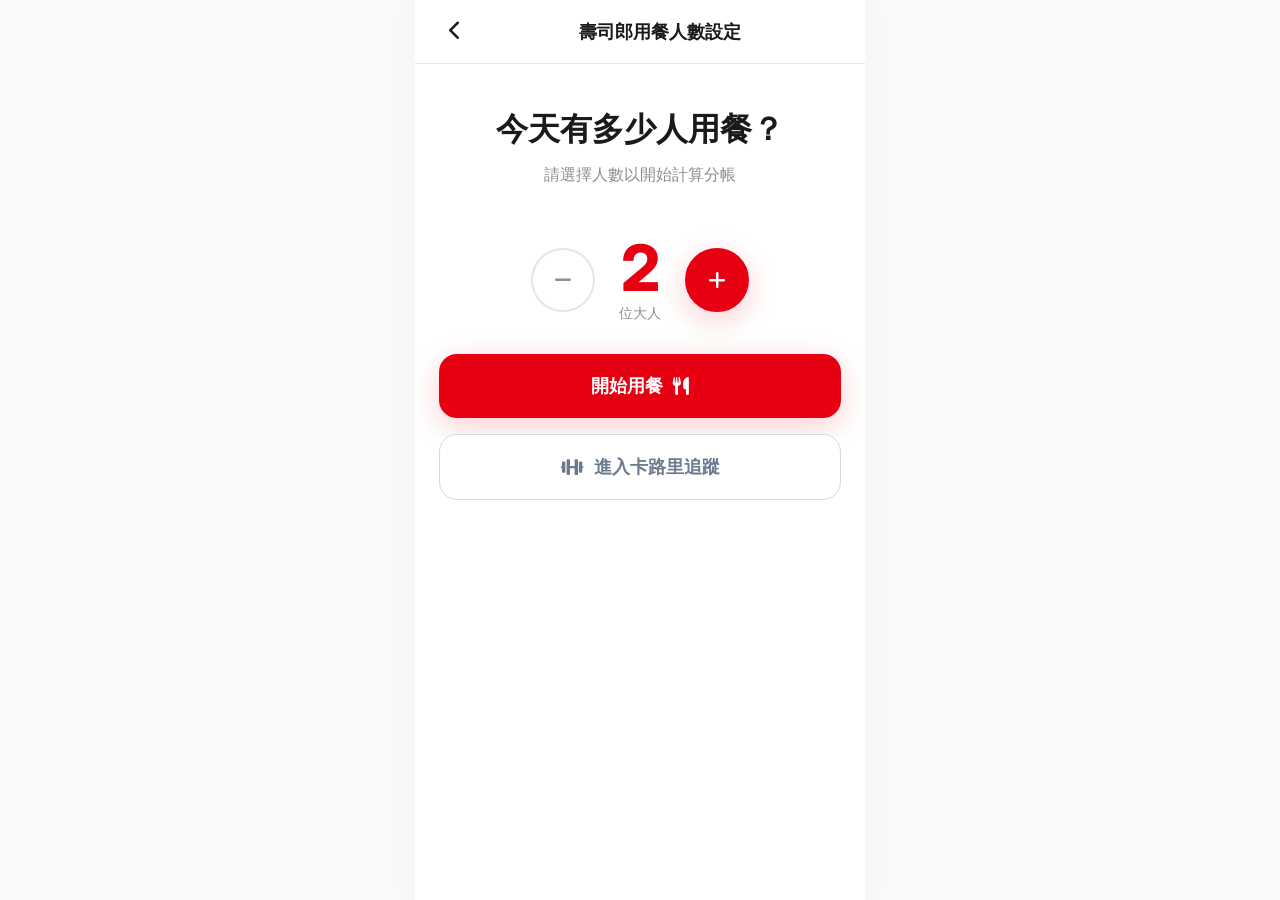
==== commit 6486b46d: "UI refinements, Calorie Tracker updates, and bug fixes" ====
--- a/index.html
+++ b/index.html
@@ -33,7 +33,7 @@
                         <i class="fa-solid fa-minus"></i>
                     </button>
                     <div class="stepper-value">
-                        <span id="diner-count">4</span>
+                        <span id="diner-count">2</span>
                         <span class="unit">位大人</span>
                     </div>
                     <button id="plus-diner" class="step-btn plus">
@@ -202,7 +202,7 @@
                         </svg>
                         <div id="edit-goal-trigger" class="progress-content clickable">
                             <span id="total-calories">0</span>
-                            <span class="goal-label">/ <span id="goal-display">1500</span> KCAL</span>
+                            <span class="goal-label">/ <span id="goal-display">1000</span> KCAL</span>
                         </div>
                     </div>
                 </div>
@@ -210,13 +210,13 @@
                 <div class="calorie-summary-card">
                     <div id="goal-summary-item" class="summary-item clickable">
                         <span class="label">今日目標</span>
-                        <div class="value"><span id="summary-goal-display">1,500</span> <span class="unit">kcal</span>
+                        <div class="value"><span id="summary-goal-display">1,000</span> <span class="unit">kcal</span>
                         </div>
                     </div>
                     <div class="divider"></div>
                     <div class="summary-item highlight">
                         <span class="label">尚可攝取</span>
-                        <div class="value"><span id="remaining-calories">1,500</span> <span class="unit">kcal</span>
+                        <div class="value"><span id="remaining-calories">1,000</span> <span class="unit">kcal</span>
                         </div>
                     </div>
                 </div>
@@ -230,11 +230,11 @@
 
                 <div class="category-tabs">
                     <button class="category-tab active" data-category="all">全部</button>
+                    <button class="category-tab" data-category="嚴選二貫">嚴選二貫</button>
                     <button class="category-tab" data-category="握壽司">握壽司</button>
                     <button class="category-tab" data-category="軍艦・卷物">軍艦・卷物</button>
-                    <button class="category-tab" data-category="嚴選二貫">嚴選二貫</button>
+                    <button class="category-tab" data-category="熱食">熱食</button>
                     <button class="category-tab" data-category="副餐類">副餐類</button>
-                    <button class="category-tab" data-category="麵類・湯類">麵類・湯類</button>
                     <button class="category-tab" data-category="甜品・飲料">甜品・飲料</button>
                 </div>
 
@@ -246,7 +246,7 @@
                 <div class="footer-info">
                     <div class="main-info">
                         <i class="fas fa-info-circle"></i>
-                        <span>剩餘額度: <span id="footer-remaining">1500</span> kcal</span>
+                        <span>剩餘額度: <span id="footer-remaining">1000</span> kcal</span>
                     </div>
                     <div class="sub-info">
                         已選擇 <span id="footer-count">0</span> 碟壽司
--- a/style.css
+++ b/style.css
@@ -584,7 +584,7 @@
     width: 100%;
     max-width: 450px;
     background: white;
-    padding: 20px 24px;
+    padding: 8px 24px;
     border-top: 1px solid var(--border-color);
     box-shadow: 0 -10px 30px rgba(0, 0, 0, 0.05);
     z-index: 100;
@@ -594,11 +594,11 @@
     display: flex;
     justify-content: space-between;
     align-items: flex-end;
-    margin-bottom: 20px;
+    margin-bottom: 8px;
 }
 
 .grand-total-section .label {
-    font-size: 12px;
+    font-size: 10px;
     font-weight: 600;
     color: var(--text-muted);
 }
@@ -612,13 +612,13 @@
 }
 
 .total-amount-row .currency {
-    font-size: 24px;
-    margin-top: 8px;
-    margin-right: 4px;
+    font-size: 18px;
+    margin-top: 6px;
+    margin-right: 2px;
 }
 
 .total-amount-row #grand-total {
-    font-size: 48px;
+    font-size: 32px;
     line-height: 1;
 }
 
@@ -647,14 +647,14 @@
 }
 
 .diner-total-card {
-    min-width: 80px;
+    min-width: 70px;
     background: var(--bg-light);
-    border-radius: 16px;
-    padding: 10px;
+    border-radius: 12px;
+    padding: 6px 10px;
     display: flex;
     flex-direction: column;
     align-items: center;
-    gap: 4px;
+    gap: 2px;
     transition: all 0.3s;
     border: 1px solid transparent;
 }
@@ -665,15 +665,15 @@
 }
 
 .card-circle {
-    width: 28px;
-    height: 28px;
+    width: 24px;
+    height: 24px;
     border-radius: 50%;
     background: #D1D1D6;
     color: white;
     display: flex;
     align-items: center;
     justify-content: center;
-    font-size: 12px;
+    font-size: 11px;
     font-weight: 700;
 }
 
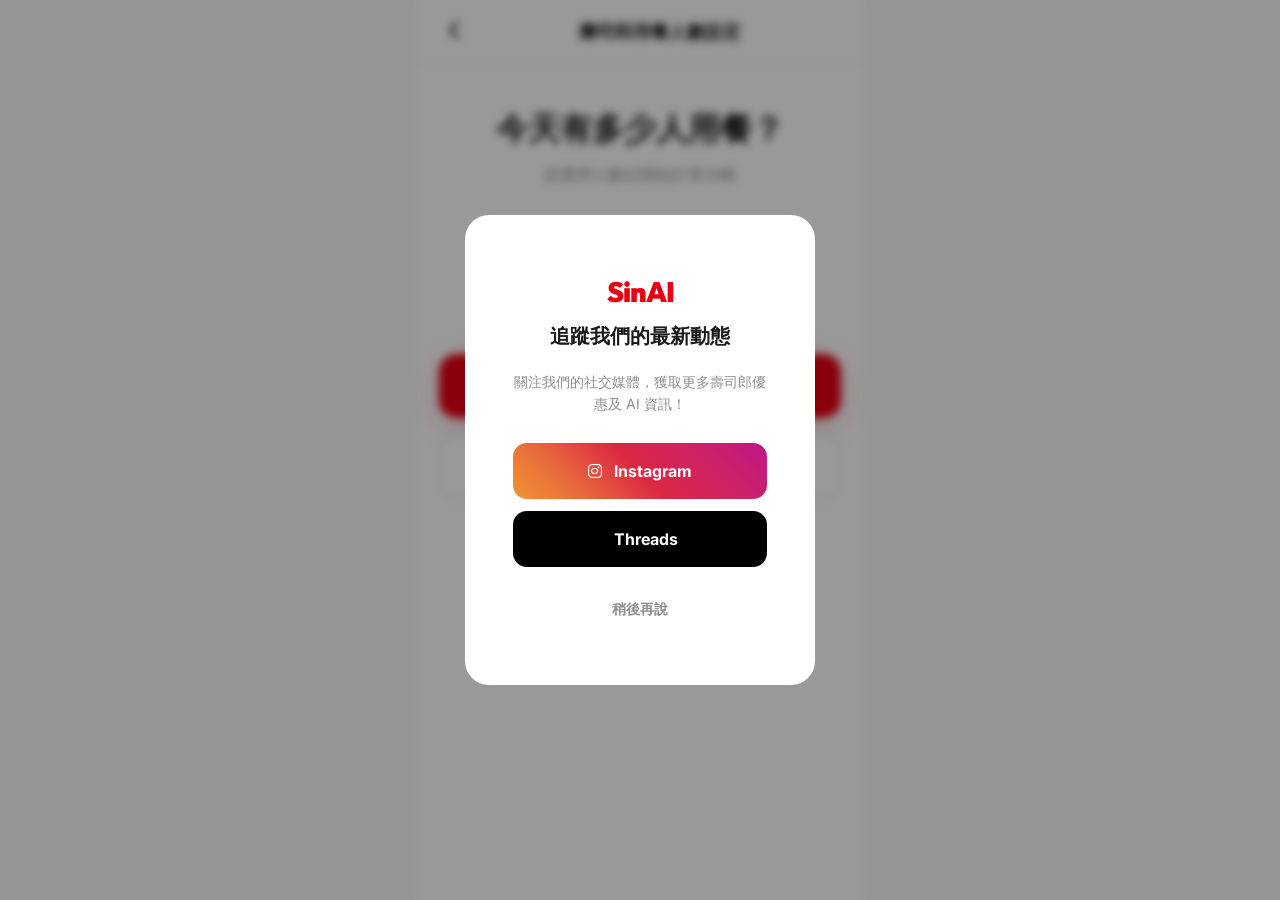
==== commit a5c43a38: "feat: make coupons page the main screen in v2 and restore social follow modal" ====
--- a/index.html
+++ b/index.html
@@ -188,7 +188,6 @@
                 <button id="back-to-setup-from-cal" class="back-btn"><i class="fas fa-chevron-left"></i></button>
                 <h1>壽司郎卡路里追蹤器</h1>
                 <div class="header-actions">
-                    <button class="profile-btn"><i class="fas fa-user"></i></button>
                 </div>
             </header>
             <main>
@@ -328,6 +327,24 @@
                     <button id="confirm-goal-edit" class="primary-btn">確認</button>
                 </div>
             </div>
+
+            <!-- Social Follow Modal -->
+            <div id="social-modal" class="modal-content" style="display: none;">
+                <div class="social-header">
+                    <div class="sinai-logo">SinAI</div>
+                    <h3>追蹤我們的最新動態</h3>
+                </div>
+                <p class="social-p">關注我們的社交媒體，獲取更多壽司郎優惠及 AI 資訊！</p>
+                <div class="social-links">
+                    <a href="https://www.instagram.com/sinaihk/" target="_blank" class="social-btn instagram">
+                        <i class="fab fa-instagram"></i> Instagram
+                    </a>
+                    <a href="https://www.threads.net/@sinaihk" target="_blank" class="social-btn threads">
+                        <i class="fab fa-threads"></i> Threads
+                    </a>
+                </div>
+                <button id="close-social-modal" class="text-btn social-close">稍後再說</button>
+            </div>
         </div>
 
         <script src="script.js"></script>
--- a/style.css
+++ b/style.css
@@ -31,6 +31,7 @@
     max-width: 450px;
     margin: 0 auto;
     min-height: 100vh;
+    min-height: 100dvh;
     background-color: white;
     position: relative;
     box-shadow: 0 0 50px rgba(0, 0, 0, 0.02);
@@ -584,7 +585,7 @@
     width: 100%;
     max-width: 450px;
     background: white;
-    padding: 8px 24px;
+    padding: 12px 20px;
     border-top: 1px solid var(--border-color);
     box-shadow: 0 -10px 30px rgba(0, 0, 0, 0.05);
     z-index: 100;
@@ -594,11 +595,11 @@
     display: flex;
     justify-content: space-between;
     align-items: flex-end;
-    margin-bottom: 8px;
+    margin-bottom: 10px;
 }
 
 .grand-total-section .label {
-    font-size: 10px;
+    font-size: 12px;
     font-weight: 600;
     color: var(--text-muted);
 }
@@ -613,12 +614,12 @@
 
 .total-amount-row .currency {
     font-size: 18px;
-    margin-top: 6px;
+    margin-top: 4px;
     margin-right: 2px;
 }
 
 .total-amount-row #grand-total {
-    font-size: 32px;
+    font-size: 36px;
     line-height: 1;
 }
 
@@ -647,14 +648,14 @@
 }
 
 .diner-total-card {
-    min-width: 70px;
+    min-width: 80px;
     background: var(--bg-light);
-    border-radius: 12px;
-    padding: 6px 10px;
+    border-radius: 16px;
+    padding: 10px;
     display: flex;
     flex-direction: column;
     align-items: center;
-    gap: 2px;
+    gap: 4px;
     transition: all 0.3s;
     border: 1px solid transparent;
 }
@@ -665,15 +666,15 @@
 }
 
 .card-circle {
-    width: 24px;
-    height: 24px;
+    width: 28px;
+    height: 28px;
     border-radius: 50%;
     background: #D1D1D6;
     color: white;
     display: flex;
     align-items: center;
     justify-content: center;
-    font-size: 11px;
+    font-size: 12px;
     font-weight: 700;
 }
 
@@ -1408,4 +1409,77 @@
 .modal-footer-summary .primary-btn {
     width: 100%;
     margin: 0;
-}+}
+/* Social Modal Styles */
+#social-modal {
+    padding: 32px 24px;
+    text-align: center;
+}
+
+.social-header {
+    margin-bottom: 20px;
+}
+
+.sinai-logo {
+    font-family: var(--font-heading);
+    font-weight: 900;
+    font-size: 28px;
+    color: var(--primary-red);
+    margin-bottom: 8px;
+    letter-spacing: -1px;
+}
+
+#social-modal h3 {
+    font-size: 20px;
+    font-weight: 700;
+    color: var(--text-main);
+}
+
+.social-p {
+    color: var(--text-muted);
+    font-size: 14px;
+    margin-bottom: 28px;
+    line-height: 1.6;
+}
+
+.social-links {
+    display: flex;
+    flex-direction: column;
+    gap: 12px;
+    margin-bottom: 24px;
+}
+
+.social-btn {
+    display: flex;
+    align-items: center;
+    justify-content: center;
+    gap: 12px;
+    padding: 16px;
+    border-radius: 14px;
+    text-decoration: none;
+    font-weight: 700;
+    font-size: 16px;
+    transition: all 0.2s;
+}
+
+.social-btn.instagram {
+    background: linear-gradient(45deg, #f09433 0%, #e6683c 25%, #dc2743 50%, #cc2366 75%, #bc1888 100%);
+    color: white;
+}
+
+.social-btn.threads {
+    background: #000000;
+    color: white;
+}
+
+.social-btn:active {
+    transform: scale(0.97);
+    opacity: 0.9;
+}
+
+.social-close {
+    font-size: 14px;
+    color: var(--text-muted);
+    width: 100%;
+}
+
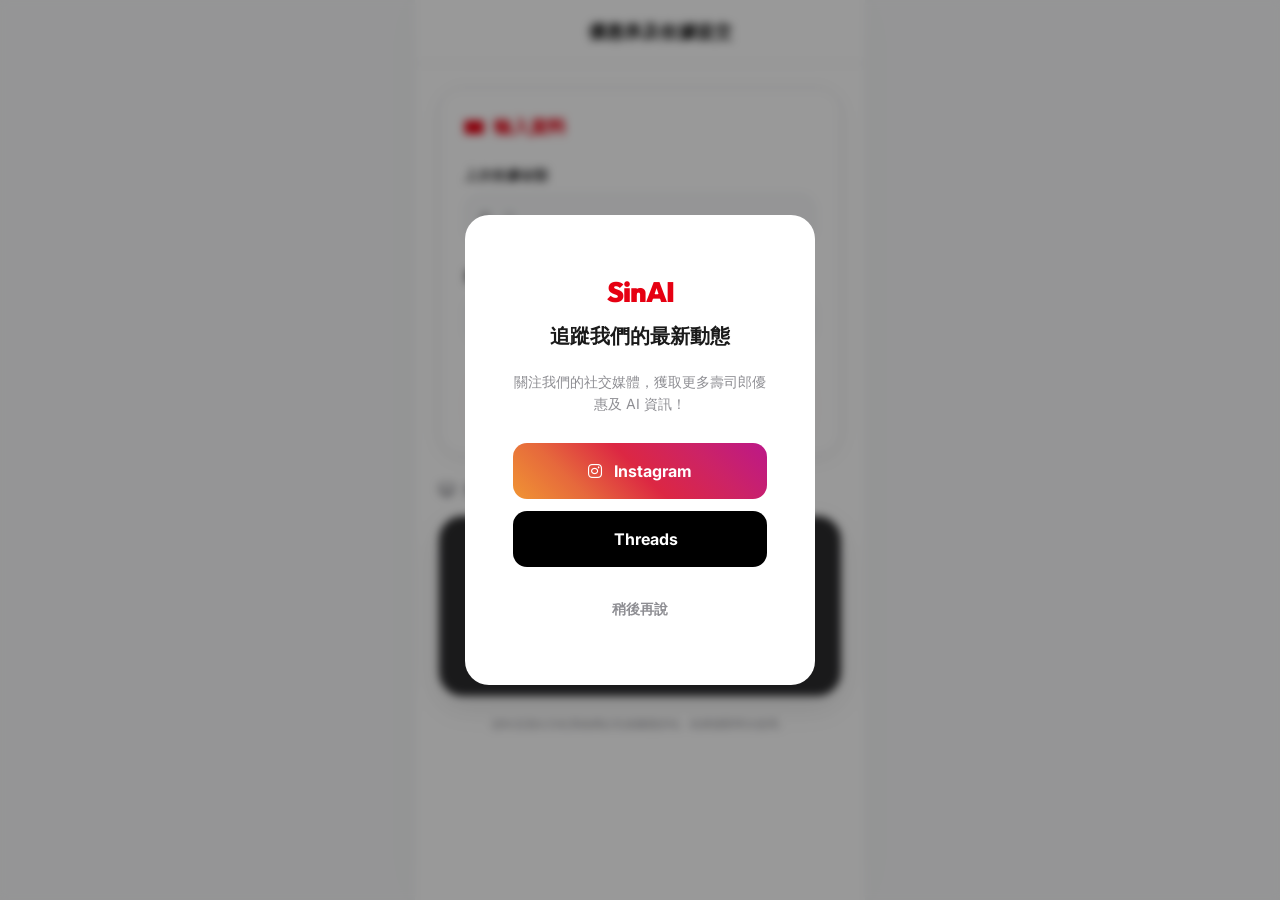
==== commit 1be00e99: "feat: overwrite root files with v2 coupons main screen and social follow modal" ====
--- a/index.html
+++ b/index.html
@@ -17,10 +17,13 @@
 <body>
     <div id="app">
         <!-- Setup Screen -->
-        <section id="setup-screen" class="screen active">
+        <section id="setup-screen" class="screen">
             <header>
-                <button class="back-btn"><i class="fas fa-chevron-left"></i></button>
+                <button class="back-btn" style="visibility: hidden;"><i class="fas fa-chevron-left"></i></button>
                 <h1>壽司郎用餐人數設定</h1>
+                <button id="setup-open-coupons" class="menu-btn" title="優惠券及收據">
+                    <i class="fas fa-ticket-alt"></i>
+                </button>
             </header>
             <main>
                 <div class="hero">
@@ -48,6 +51,10 @@
 
                 <button id="open-calorie-tracker" class="secondary-btn">
                     <i class="fa-solid fa-dumbbell"></i> 進入卡路里追蹤
+                </button>
+
+                <button id="open-coupons" class="secondary-btn">
+                    <i class="fas fa-ticket-alt"></i> 優惠券及收據
                 </button>
             </main>
         </section>
@@ -134,9 +141,9 @@
         </section>
 
         <!-- Result Screen -->
-        <section id="result-screen" class="screen">
+        <section id="result-screen" class="screen active">
             <header>
-                <button class="back-to-calc"><i class="fas fa-chevron-left"></i></button>
+                <button class="back-to-calc" style="visibility: hidden;"><i class="fas fa-chevron-left"></i></button>
                 <h1>優惠券及收據提交</h1>
             </header>
             <main>
@@ -175,10 +182,6 @@
                     </div>
                     <p class="disclaimer">請向店員出示此系統碼以完成優惠折扣。此碼僅限單次使用。</p>
                 </div>
-
-                <button id="return-calc" class="secondary-btn">
-                    <i class="fas fa-undo"></i> 返回計算器
-                </button>
             </main>
         </section>
 
--- a/style.css
+++ b/style.css
@@ -1,4 +1,4 @@
-﻿:root {
+:root {
     --primary-red: #E60012;
     --primary-red-hover: #CC0010;
     --bg-light: #F8F9FA;
@@ -1409,77 +1409,77 @@
 .modal-footer-summary .primary-btn {
     width: 100%;
     margin: 0;
-}
-/* Social Modal Styles */
-#social-modal {
-    padding: 32px 24px;
-    text-align: center;
-}
-
-.social-header {
-    margin-bottom: 20px;
-}
-
-.sinai-logo {
-    font-family: var(--font-heading);
-    font-weight: 900;
-    font-size: 28px;
-    color: var(--primary-red);
-    margin-bottom: 8px;
-    letter-spacing: -1px;
-}
-
-#social-modal h3 {
-    font-size: 20px;
-    font-weight: 700;
-    color: var(--text-main);
-}
-
-.social-p {
-    color: var(--text-muted);
-    font-size: 14px;
-    margin-bottom: 28px;
-    line-height: 1.6;
-}
-
-.social-links {
-    display: flex;
-    flex-direction: column;
-    gap: 12px;
-    margin-bottom: 24px;
-}
-
-.social-btn {
-    display: flex;
-    align-items: center;
-    justify-content: center;
-    gap: 12px;
-    padding: 16px;
-    border-radius: 14px;
-    text-decoration: none;
-    font-weight: 700;
-    font-size: 16px;
-    transition: all 0.2s;
-}
-
-.social-btn.instagram {
-    background: linear-gradient(45deg, #f09433 0%, #e6683c 25%, #dc2743 50%, #cc2366 75%, #bc1888 100%);
-    color: white;
-}
-
-.social-btn.threads {
-    background: #000000;
-    color: white;
-}
-
-.social-btn:active {
-    transform: scale(0.97);
-    opacity: 0.9;
-}
-
-.social-close {
-    font-size: 14px;
-    color: var(--text-muted);
-    width: 100%;
-}
-
+}
+
+/* Social Modal Styles */
+#social-modal {
+    padding: 32px 24px;
+    text-align: center;
+}
+
+.social-header {
+    margin-bottom: 20px;
+}
+
+.sinai-logo {
+    font-family: var(--font-heading);
+    font-weight: 900;
+    font-size: 28px;
+    color: var(--primary-red);
+    margin-bottom: 8px;
+    letter-spacing: -1px;
+}
+
+#social-modal h3 {
+    font-size: 20px;
+    font-weight: 700;
+    color: var(--text-main);
+}
+
+.social-p {
+    color: var(--text-muted);
+    font-size: 14px;
+    margin-bottom: 28px;
+    line-height: 1.6;
+}
+
+.social-links {
+    display: flex;
+    flex-direction: column;
+    gap: 12px;
+    margin-bottom: 24px;
+}
+
+.social-btn {
+    display: flex;
+    align-items: center;
+    justify-content: center;
+    gap: 12px;
+    padding: 16px;
+    border-radius: 14px;
+    text-decoration: none;
+    font-weight: 700;
+    font-size: 16px;
+    transition: all 0.2s;
+}
+
+.social-btn.instagram {
+    background: linear-gradient(45deg, #f09433 0%, #e6683c 25%, #dc2743 50%, #cc2366 75%, #bc1888 100%);
+    color: white;
+}
+
+.social-btn.threads {
+    background: #000000;
+    color: white;
+}
+
+.social-btn:active {
+    transform: scale(0.97);
+    opacity: 0.9;
+}
+
+.social-close {
+    font-size: 14px;
+    color: var(--text-muted);
+    width: 100%;
+}
